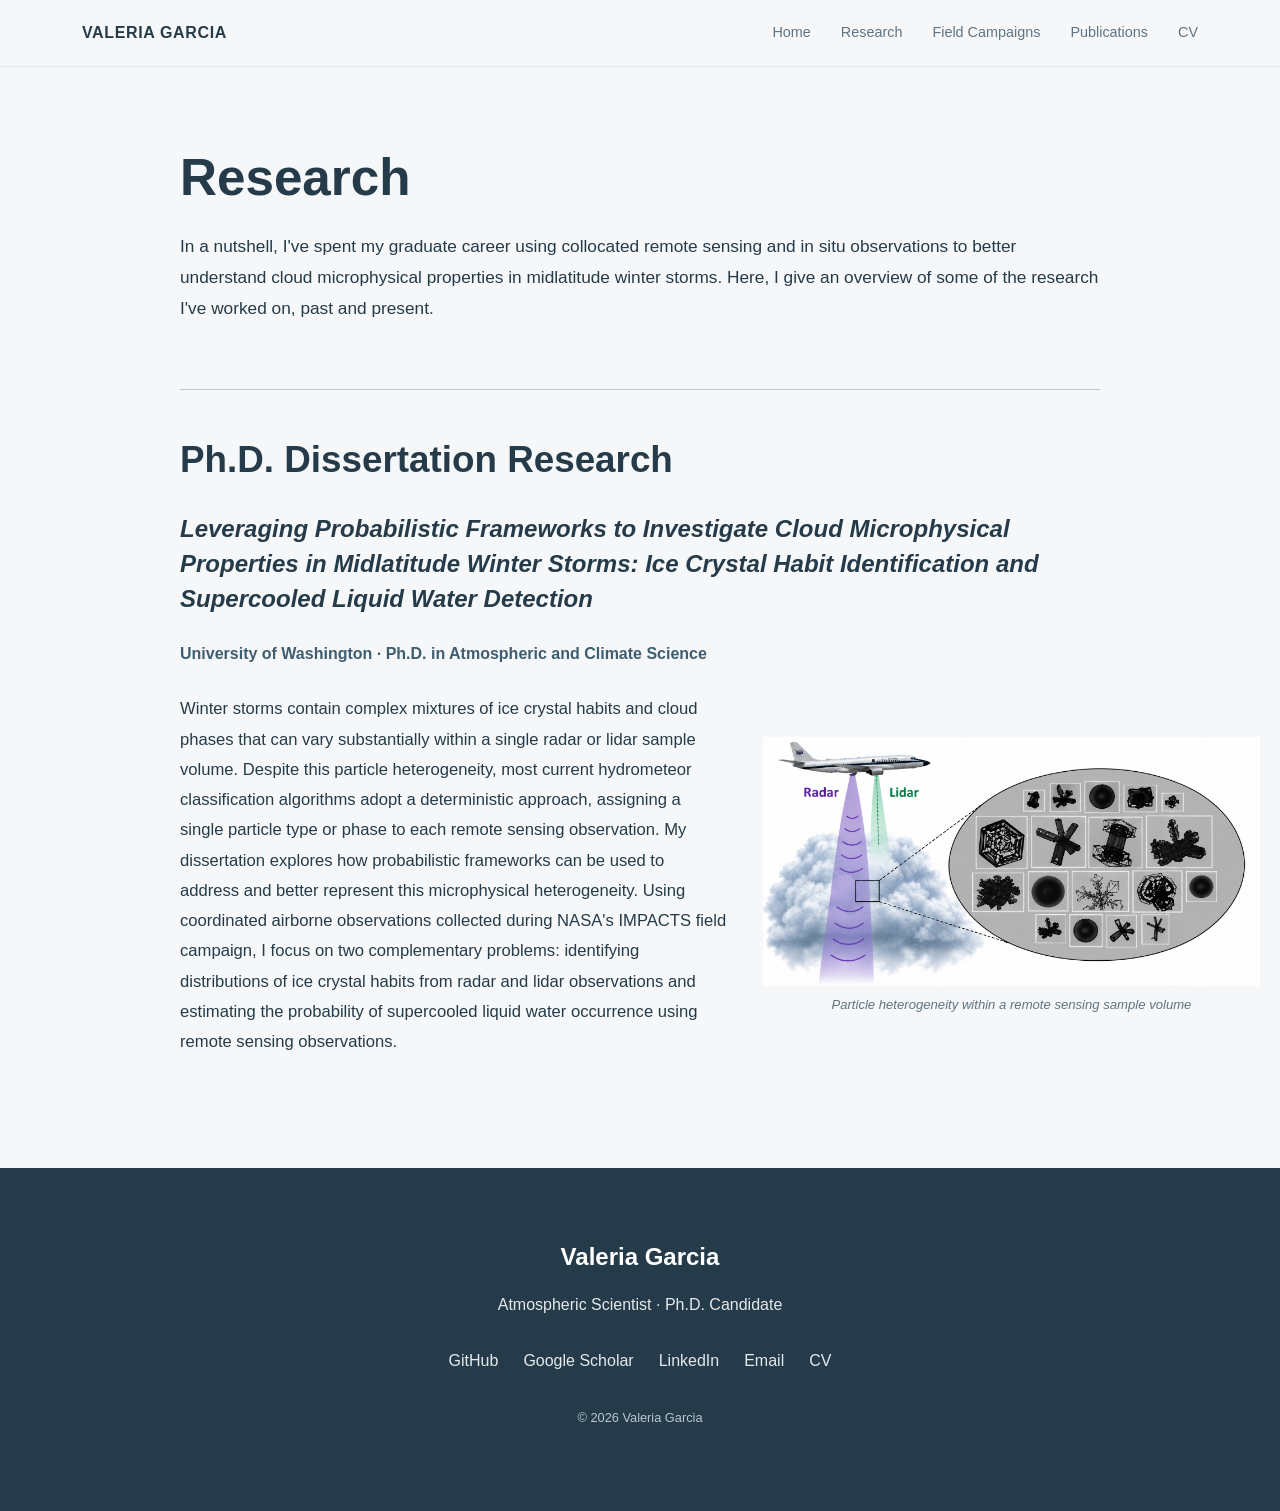
==== research.html @ d3e3e08b "updating intro paragraph" ====
<!DOCTYPE html>
<html lang="en">
<head>
    <meta charset="UTF-8">
    <meta name="viewport" content="width=device-width, initial-scale=1.0">

    <title>Research | Valeria Garcia</title>

    <meta
        name="description"
        content="Research by Valeria Garcia on cloud microphysics, remote sensing, and midlatitude winter storms."
    >

    <link rel="stylesheet" href="style.css">
</head>

<body>

    <!-- =====================================================
         Navigation
    ====================================================== -->

    <header class="site-header">
        <nav class="navbar">

            <a href="index.html" class="site-name">
                Valeria Garcia
            </a>

            <div class="nav-links">
                <a href="index.html">Home</a>
                <a href="research.html">Research</a>
                <a href="field-campaigns.html">Field Campaigns</a>
                <a href="publications.html">Publications</a>
                <a href="cv.html">CV</a>
            </div>

        </nav>
    </header>


    <main class="research-page">

        <!-- =================================================
             Research Introduction
        ================================================== -->

        <section class="research-intro">

            <h1>Research</h1>

            <p>
                In a nutshell, I've spent my graduate career using collocated remote
                sensing and in situ observations to better understand cloud
                microphysical properties in midlatitude winter storms. Here, I give an
                overview of some of the research I've worked on, past and present.
            </p>

        </section>


        <!-- =================================================
             Ph.D. Dissertation
        ================================================== -->

        <section class="research-section dissertation-section">

            <h2>Ph.D. Dissertation Research</h2>

            <h3 class="research-title">
                Leveraging Probabilistic Frameworks to Investigate Cloud
                Microphysical Properties in Midlatitude Winter Storms:
                Ice Crystal Habit Identification and Supercooled Liquid
                Water Detection
            </h3>

            <p class="research-affiliation">
                University of Washington · Ph.D. in Atmospheric and Climate Science
            </p>

            <div class="dissertation-overview">

        <div class="dissertation-overview-text">
            <p>
                Winter storms contain complex mixtures of ice crystal habits
                and cloud phases that can vary substantially within a single
                radar or lidar sample volume. Despite this particle
                heterogeneity, most current hydrometeor classification
                algorithms adopt a deterministic approach, assigning a
                single particle type or phase to each remote sensing
                observation. My dissertation explores how probabilistic
                frameworks can be used to address and better represent this
                microphysical heterogeneity. Using coordinated airborne
                observations collected during NASA's IMPACTS field campaign,
                I focus on two complementary problems: identifying
                distributions of ice crystal habits from radar and lidar
                observations and estimating the probability of supercooled
                liquid water occurrence using remote sensing observations.
            </p>
        </div>

        <figure class="heterogeneity-figure">

            <img
                src="assets/images/particle_heterogeneity.png"
                alt="Illustration of radar and lidar observing a heterogeneous mixture of cloud particles within a remote sensing sample volume"
            >

            <figcaption>
                Particle heterogeneity within a remote sensing sample volume
            </figcaption>

        </figure>

    </div>

        </section>

    </main>


    <!-- =====================================================
         Footer
    ====================================================== -->

    <footer class="site-footer">

        <h2>Valeria Garcia</h2>

        <p>
            Atmospheric Scientist · Ph.D. Candidate
        </p>

        <div class="footer-links">
            <a href="https://github.com/vgarcia3">GitHub</a>
            <a href="#">Google Scholar</a>
            <a href="#">LinkedIn</a>
            <a href="#">Email</a>
            <a href="cv.html">CV</a>
        </div>

        <p class="copyright">
            © 2026 Valeria Garcia
        </p>

    </footer>

</body>
</html>
---- style.css ----
/* ==========================================================
   Winter storm color palette
========================================================== */

:root {
    --snow: #f5f7f8;
    --white: #ffffff;

    --cloud-light: #e3e9ed;
    --cloud: #b8c7d1;

    --steel-blue: #6f899b;
    --storm-blue: #3f5d70;
    --deep-storm: #263b49;

    --text: #263b49;
    --text-light: #617482;

    --max-width: 1180px;
}


/* ==========================================================
   Global
========================================================== */

* {
    box-sizing: border-box;
}

html {
    scroll-behavior: smooth;
}

body {
    margin: 0;

    font-family:
        -apple-system,
        BlinkMacSystemFont,
        "Segoe UI",
        Helvetica,
        Arial,
        sans-serif;

    background: var(--snow);
    color: var(--text);

    line-height: 1.6;
}

a {
    color: inherit;
    text-decoration: none;
}


/* ==========================================================
   Navigation
========================================================== */

.site-header {
    background: rgba(245, 247, 248, 0.96);
    border-bottom: 1px solid var(--cloud-light);

    position: sticky;
    top: 0;
    z-index: 100;
}

.navbar {
    max-width: var(--max-width);

    margin: 0 auto;
    padding: 20px 32px;

    display: flex;
    justify-content: space-between;
    align-items: center;
}

.site-name {
    font-weight: 700;
    letter-spacing: 0.04em;
    text-transform: uppercase;
}

.nav-links {
    display: flex;
    gap: 30px;

    font-size: 0.9rem;
}

.nav-links a {
    color: var(--text-light);
}

.nav-links a:hover {
    color: var(--deep-storm);
}


/* ==========================================================
   Hero
========================================================== */

.hero {
    max-width: var(--max-width);

    margin: 0 auto;

    padding:
        90px
        32px
        40px;
}

.hero-profile {
    max-width: 1100px;

    margin: 0 auto;

    display: grid;

    grid-template-columns:
        420px
        minmax(0, 1fr);

    gap: 55px;

    align-items: center;
}


/* ==========================================================
   Portrait
========================================================== */

.portrait-wrapper {
    width: 100%;
}

.portrait {
    display: block;

    width: 100%;
    height: 300px;

    object-fit: cover;
    object-position: left center;

    border-radius: 5px;

    box-shadow:
        0 10px 28px
        rgba(38, 59, 73, 0.12);
}


/* ==========================================================
   Hero text
========================================================== */

.hero-text {
    text-align: left;
}

.hero h1 {
    margin: 0;

    font-size:
        clamp(2.8rem, 4.5vw, 4.6rem);

    line-height: 1;

    text-transform: uppercase;

    letter-spacing: 0.045em;

    color: var(--deep-storm);

    white-space: nowrap;

    text-align: center;
}

.hero h2 {
    margin-top: 22px;
    margin-bottom: 10px;

    font-size: 1.25rem;
    font-weight: 400;

    color: var(--storm-blue);

    text-align: center;
}

.hero h2 span,
.research-fields span {
    margin: 0 7px;

    color: var(--steel-blue);
}

.research-fields {
    margin: 0;

    text-transform: uppercase;

    letter-spacing: 0.12em;

    font-size: 0.78rem;

    color: var(--steel-blue);

    text-align: center;
}

.intro {
    max-width: 650px;

    margin:
        32px
        0
        0;

    font-size: 1.05rem;

    line-height: 1.8;

    color: var(--text-light);

    text-align: left;
}


/* ==========================================================
   Hero buttons
========================================================== */

.hero-buttons {
    margin-top: 28px;

    display: flex;
    flex-wrap: wrap;

    gap: 12px;
}

.button {
    padding: 11px 22px;

    border: 1px solid var(--storm-blue);

    border-radius: 3px;

    font-size: 0.9rem;

    transition:
        transform 0.2s,
        background 0.2s,
        border-color 0.2s,
        color 0.2s;
}

.button.primary {
    background: var(--storm-blue);
    color: white;
}

.button.secondary {
    background: transparent;
    color: var(--storm-blue);
}

.button:hover {
    transform: translateY(-2px);

    background: var(--deep-storm);
    border-color: var(--deep-storm);

    color: white;
}


/* ==========================================================
   C-130 hero photograph
========================================================== */

.hero-aircraft {
    margin:
        70px
        0
        0;
}

.hero-aircraft-photo {
    display: block;

    width: 100%;
    height: auto;

    border-radius: 5px;

    box-shadow:
        0 10px 30px
        rgba(38, 59, 73, 0.08);
}

.hero-aircraft figcaption {
    margin-top: 10px;

    text-align: right;

    font-size: 0.78rem;

    letter-spacing: 0.03em;

    color: var(--text-light);
}


/* ==========================================================
   About Me
========================================================== */

.about-section {
    background: var(--white);

    padding:
        60px
        32px
        85px;
}

.about-wrapper {
    max-width: 1100px;

    margin: 0 auto;
}

.about-layout {
    display: grid;

    grid-template-columns:
        340px
        minmax(0, 1fr);

    gap: 55px;

    align-items: start;
}


/* ==========================================================
   About photo
========================================================== */

.about-photo-wrapper {
    width: 100%;
}

.about-photo {
    display: block;

    width: 100%;
    height: 455px;

    object-fit: cover;
    object-position: center;

    border-radius: 5px;

    box-shadow:
        0 10px 28px
        rgba(38, 59, 73, 0.10);
}


/* ==========================================================
   About text
========================================================== */

.about-content {
    font-size: 1.04rem;

    line-height: 1.85;

    color: var(--text);
}

.about-content h2 {
    margin:
        -10px
        0
        42px;

    text-align: center;

    font-size: 2.5rem;
    font-weight: 500;

    line-height: 1.2;

    color: var(--deep-storm);
}

.about-content p {
    margin:
        0
        0
        24px;
}

.about-content p:last-child {
    margin-bottom: 0;
}

/* ==========================================================
   Photo captions
========================================================== */

.portrait-wrapper,
.about-photo-wrapper {
    margin: 0;
}

.portrait-wrapper figcaption,
.about-photo-wrapper figcaption {
    margin-top: 10px;

    text-align: right;

    font-size: 0.78rem;

    letter-spacing: 0.03em;

    color: var(--text-light);
}

/* ==========================================================
   Footer
========================================================== */

.site-footer {
    padding: 70px 32px;

    text-align: center;

    background: var(--deep-storm);

    color: var(--cloud-light);
}

.site-footer h2 {
    margin: 0;

    color: white;
}

.footer-links {
    margin: 30px 0;

    display: flex;
    justify-content: center;
    flex-wrap: wrap;

    gap: 25px;
}

.footer-links a:hover {
    color: white;
}

.copyright {
    margin-top: 35px;

    font-size: 0.8rem;

    color: var(--cloud);
}

/* =========================================================
   Research Page
========================================================= */

.research-page {
    max-width: 1080px;
    margin: 0 auto;
    padding: 85px 32px 110px;
}


/* ---------------------------------------------------------
   Research introduction
--------------------------------------------------------- */

.research-intro {
    max-width: 920px;
    margin: 0 auto;
}

.research-intro h1 {
    margin: 0 0 28px;
    font-size: clamp(2.7rem, 4vw, 4rem);
    line-height: 1;
    color: var(--deep-storm);
}

.research-intro p {
    margin: 0;
    font-size: 1.08rem;
    line-height: 1.8;
    color: var(--text);
}


/* ---------------------------------------------------------
   Dissertation section
--------------------------------------------------------- */

.research-section {
    max-width: 920px;
    margin: 65px auto 0;
    padding-top: 48px;
    border-top: 1px solid var(--cloud);
}

.research-section h2 {
    margin: 0 0 30px;
    font-size: 2.3rem;
    line-height: 1.2;
    color: var(--deep-storm);
}

.research-title {
    margin: 0 0 24px;
    font-size: 1.5rem;
    line-height: 1.45;
    font-style: italic;
    font-weight: 600;
    color: var(--deep-storm);
}

.research-affiliation {
    margin: 0 0 28px;
    font-size: 1rem;
    font-weight: 600;
    color: var(--storm-blue);
}

.research-section > p:not(.research-affiliation) {
    margin: 0;
    font-size: 1.04rem;
    line-height: 1.82;
    color: var(--text);
}


/* ---------------------------------------------------------
   Dissertation overview: text + figure
--------------------------------------------------------- */

.dissertation-overview {
    width: 1080px;
    max-width: calc(100vw - 64px);

    display: grid;
    grid-template-columns: 1.1fr 1fr;
    gap: 36px;
    align-items: center;

    margin-left: 0;
}

.dissertation-overview-text p {
    margin: 0;
    font-size: 1.04rem;
    line-height: 1.82;
    color: var(--text);
}

.heterogeneity-figure {
    margin: 0;
    width: 100%;
}

.heterogeneity-figure img {
    display: block;
    width: 100%;
    height: auto;
}

.heterogeneity-figure figcaption {
    margin-top: 10px;
    text-align: center;
    font-size: 0.82rem;
    font-style: italic;
    line-height: 1.4;
    color: var(--text-light);
}

/* ==========================================================
   Mobile
========================================================== */

@media (max-width: 800px) {

    .navbar {
        flex-direction: column;

        gap: 15px;
    }

    .nav-links {
        justify-content: center;
        flex-wrap: wrap;

        gap: 13px 20px;
    }


    /* Hero */

    .hero {
        padding:
            70px
            22px
            35px;
    }

    .hero-profile {
        grid-template-columns: 1fr;

        gap: 35px;
    }

    .portrait-wrapper {
        width: min(100%, 500px);

        margin: 0 auto;
    }

    .portrait {
        width: 100%;
        height: auto;

        object-fit: contain;
    }

    .hero-text {
        text-align: center;
    }

    .hero h1 {
        font-size:
            clamp(2.3rem, 10vw, 3rem);

        white-space: normal;

        text-align: center;
    }

    .hero h2 {
        text-align: center;
    }

    .research-fields {
        text-align: center;
    }

    .hero-buttons {
        justify-content: center;
    }

    .intro {
        margin-left: auto;
        margin-right: auto;

        text-align: center;
    }

    .hero-aircraft {
        margin-top: 55px;
    }

    .hero-aircraft figcaption {
        text-align: center;
    }


    /* About */

    .about-section {
        padding:
            50px
            22px
            70px;
    }

    .about-layout {
        grid-template-columns: 1fr;

        gap: 35px;
    }

    .about-photo-wrapper {
        width: min(100%, 380px);

        margin: 0 auto;
    }

    .about-photo {
        height: auto;
    }

    .about-content h2 {
        margin:
            0
            0
            30px;

        font-size: 2.2rem;
    }

    /* Research page */

    .research-page {
        padding: 60px 22px 80px;
    }

    .research-intro,
    .research-section {
        max-width: 100%;
    }

    .research-intro h1 {
        font-size: 2.6rem;
    }

    .research-section {
        margin-top: 50px;
        padding-top: 40px;
    }

    .research-section h2 {
        font-size: 2rem;
    }

    .research-title {
        font-size: 1.25rem;
    }

    .research-figure {
        max-width: 100%;
        margin-top: 35px;
    }

    .dissertation-overview {
        grid-template-columns: 1fr;
        gap: 30px;
    }

    .heterogeneity-figure {
        width: min(100%, 500px);
        margin: 0 auto;
    }

}
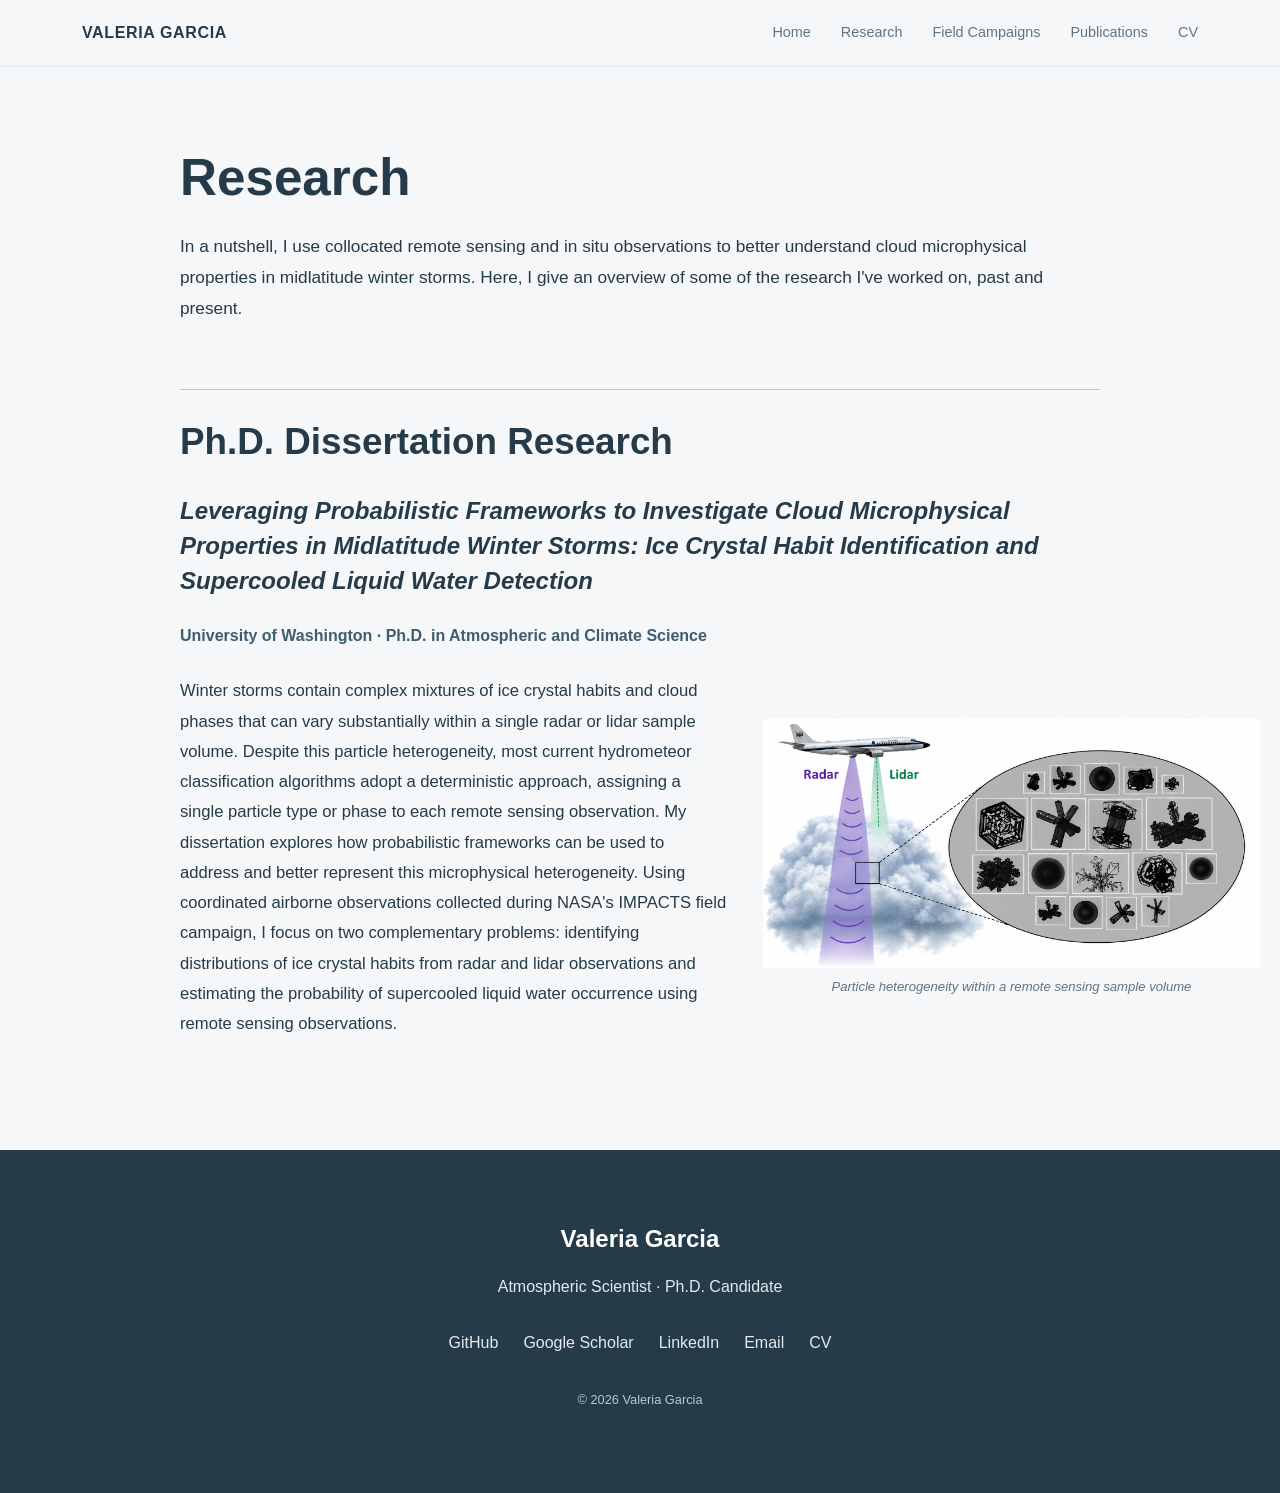
==== commit 435b06f2: "updating research page intro" ====
--- a/research.html
+++ b/research.html
@@ -50,10 +50,10 @@
             <h1>Research</h1>
 
             <p>
-                In a nutshell, I've spent my graduate career using collocated remote
-                sensing and in situ observations to better understand cloud
-                microphysical properties in midlatitude winter storms. Here, I give an
-                overview of some of the research I've worked on, past and present.
+                In a nutshell, I use collocated remote sensing and in situ observations
+                to better understand cloud microphysical properties in midlatitude winter
+                storms. Here, I give an overview of some of the research I've worked on,
+                past and present.
             </p>
 
         </section>
--- a/style.css
+++ b/style.css
@@ -524,7 +524,7 @@
 .research-section {
     max-width: 920px;
     margin: 65px auto 0;
-    padding-top: 48px;
+    padding-top: 30px;
     border-top: 1px solid var(--cloud);
 }
 
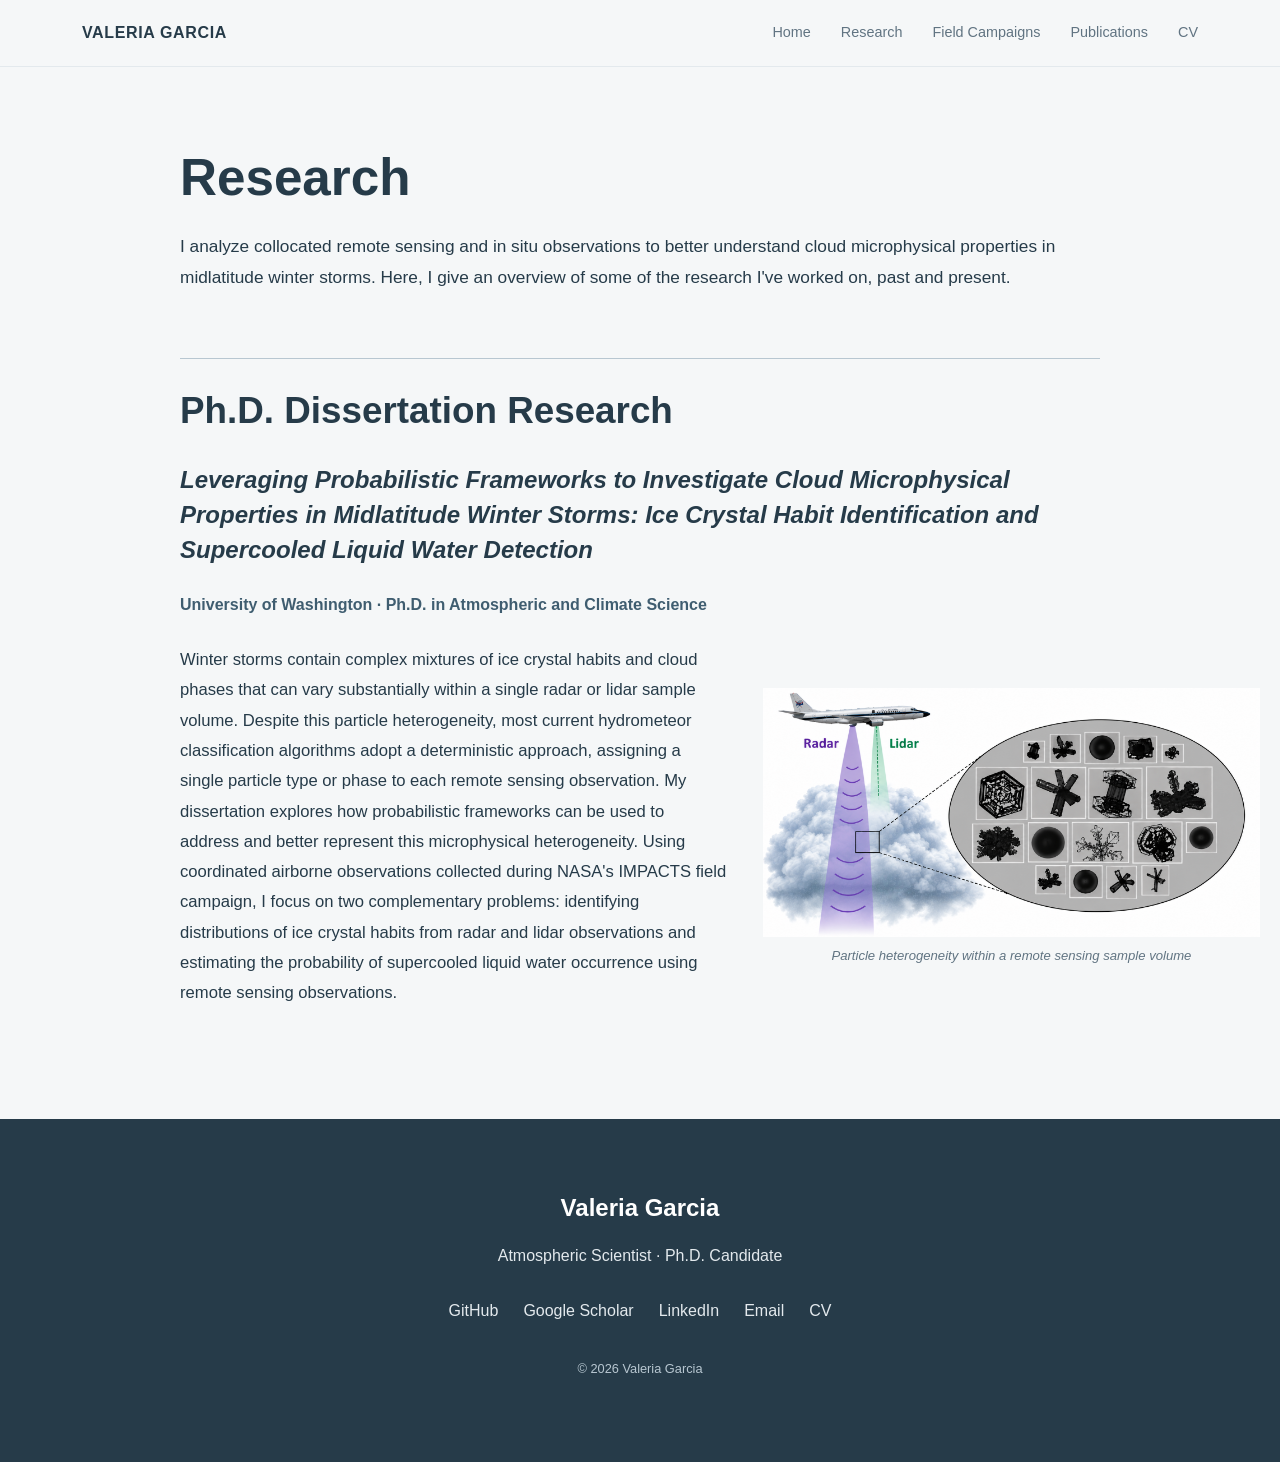
==== commit 30f9cfaa: "updating Research page into again, shortening it" ====
--- a/research.html
+++ b/research.html
@@ -50,7 +50,7 @@
             <h1>Research</h1>
 
             <p>
-                In a nutshell, I use collocated remote sensing and in situ observations
+                I analyze collocated remote sensing and in situ observations
                 to better understand cloud microphysical properties in midlatitude winter
                 storms. Here, I give an overview of some of the research I've worked on,
                 past and present.
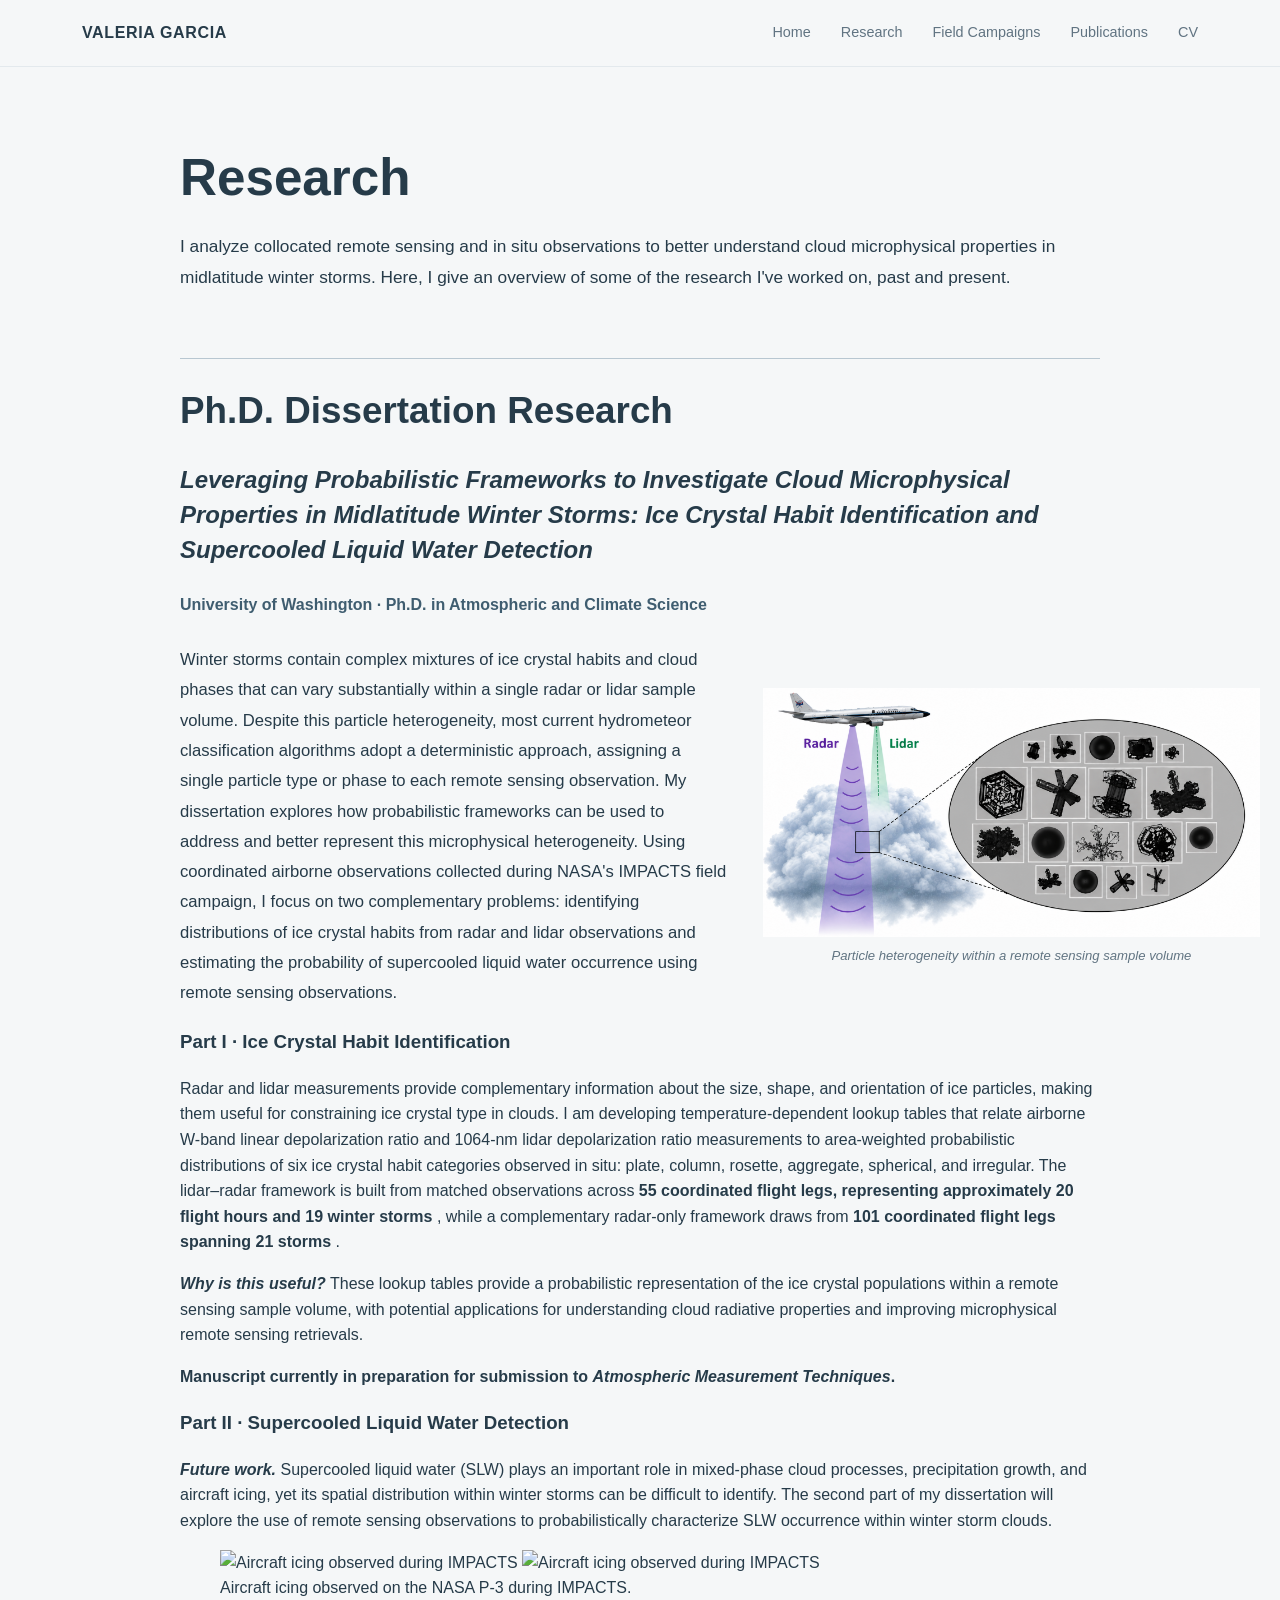
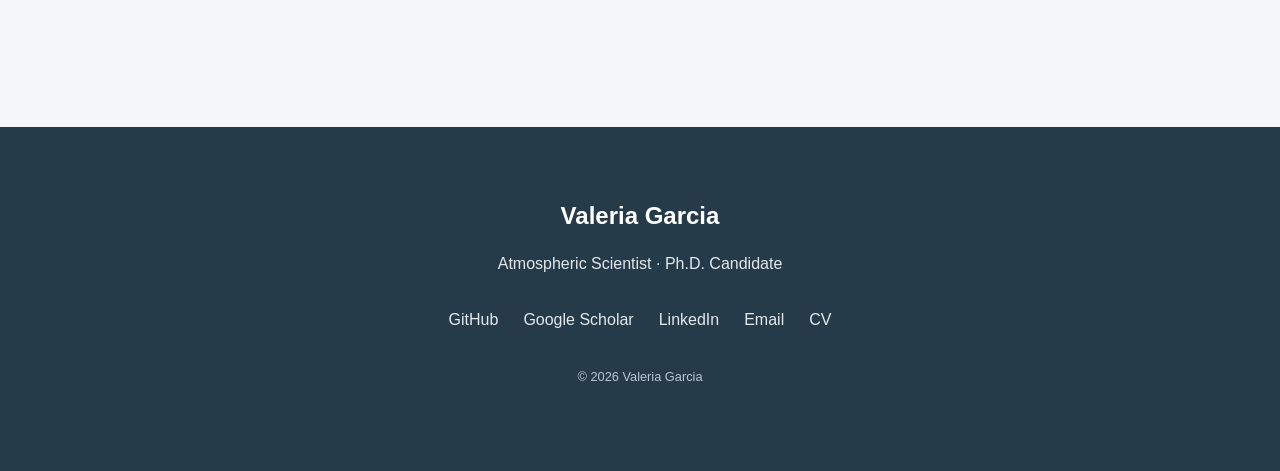
==== commit e37c0292: "updating research.html to include Part 1 and 2 dissertation" ====
--- a/research.html
+++ b/research.html
@@ -114,7 +114,109 @@
 
     </div>
 
+    <!-- =================================================
+         Part I · Ice Crystal Habit Identification
+    ================================================== -->
+
+    <div class="dissertation-part">
+
+        <h3 class="part-title">
+            Part I · Ice Crystal Habit Identification
+        </h3>
+
+        <p>
+            Radar and lidar measurements provide complementary information
+            about the size, shape, and orientation of ice particles, making
+            them useful for constraining ice crystal type in clouds. I am
+            developing temperature-dependent lookup tables that relate airborne
+            W-band linear depolarization ratio and 1064-nm lidar depolarization
+            ratio measurements to area-weighted probabilistic distributions of
+            six ice crystal habit categories observed in situ: plate, column,
+            rosette, aggregate, spherical, and irregular. The lidar–radar
+            framework is built from matched observations across
+            <strong>
+                55 coordinated flight legs, representing approximately
+                20 flight hours and 19 winter storms
+            </strong>,
+            while a complementary radar-only framework draws from
+            <strong>
+                101 coordinated flight legs spanning 21 storms
+            </strong>.
+        </p>
+
+        <p>
+            <em><strong>Why is this useful?</strong></em>
+            These lookup tables provide a probabilistic representation of the
+            ice crystal populations within a remote sensing sample volume,
+            with potential applications for understanding cloud radiative
+            properties and improving microphysical remote sensing retrievals.
+        </p>
+
+        <p class="manuscript-note">
+            <strong>
+                Manuscript currently in preparation for submission to
+                <em>Atmospheric Measurement Techniques</em>.
+            </strong>
+        </p>
+
+    </div>
+
+
+    <!-- =================================================
+         Part II · Supercooled Liquid Water Detection
+    ================================================== -->
+
+    <div class="dissertation-part">
+
+        <h3 class="part-title">
+            Part II · Supercooled Liquid Water Detection
+        </h3>
+
+        <div class="slw-overview">
+
+            <div class="slw-text">
+
+                <p>
+                    <em><strong>Future work.</strong></em>
+                    Supercooled liquid water (SLW) plays an important role in
+                    mixed-phase cloud processes, precipitation growth, and
+                    aircraft icing, yet its spatial distribution within winter
+                    storms can be difficult to identify. The second part of my
+                    dissertation will explore the use of remote sensing
+                    observations to probabilistically characterize SLW
+                    occurrence within winter storm clouds.
+                </p>
+
+            </div>
+
+            <figure class="slw-figure">
+
+                <div class="slw-images">
+
+                    <img
+                        src="assets/images/IMPACTS_icing_1.jpg"
+                        alt="Aircraft icing observed during IMPACTS"
+                    >
+
+                    <img
+                        src="assets/images/IMPACTS_icing_2.jpg"
+                        alt="Aircraft icing observed during IMPACTS"
+                    >
+
+                </div>
+
+                <figcaption>
+                    Aircraft icing observed on the NASA P-3 during IMPACTS.
+                </figcaption>
+
+            </figure>
+
+        </div>
+
+    </div>
+
         </section>
+    
 
     </main>
 
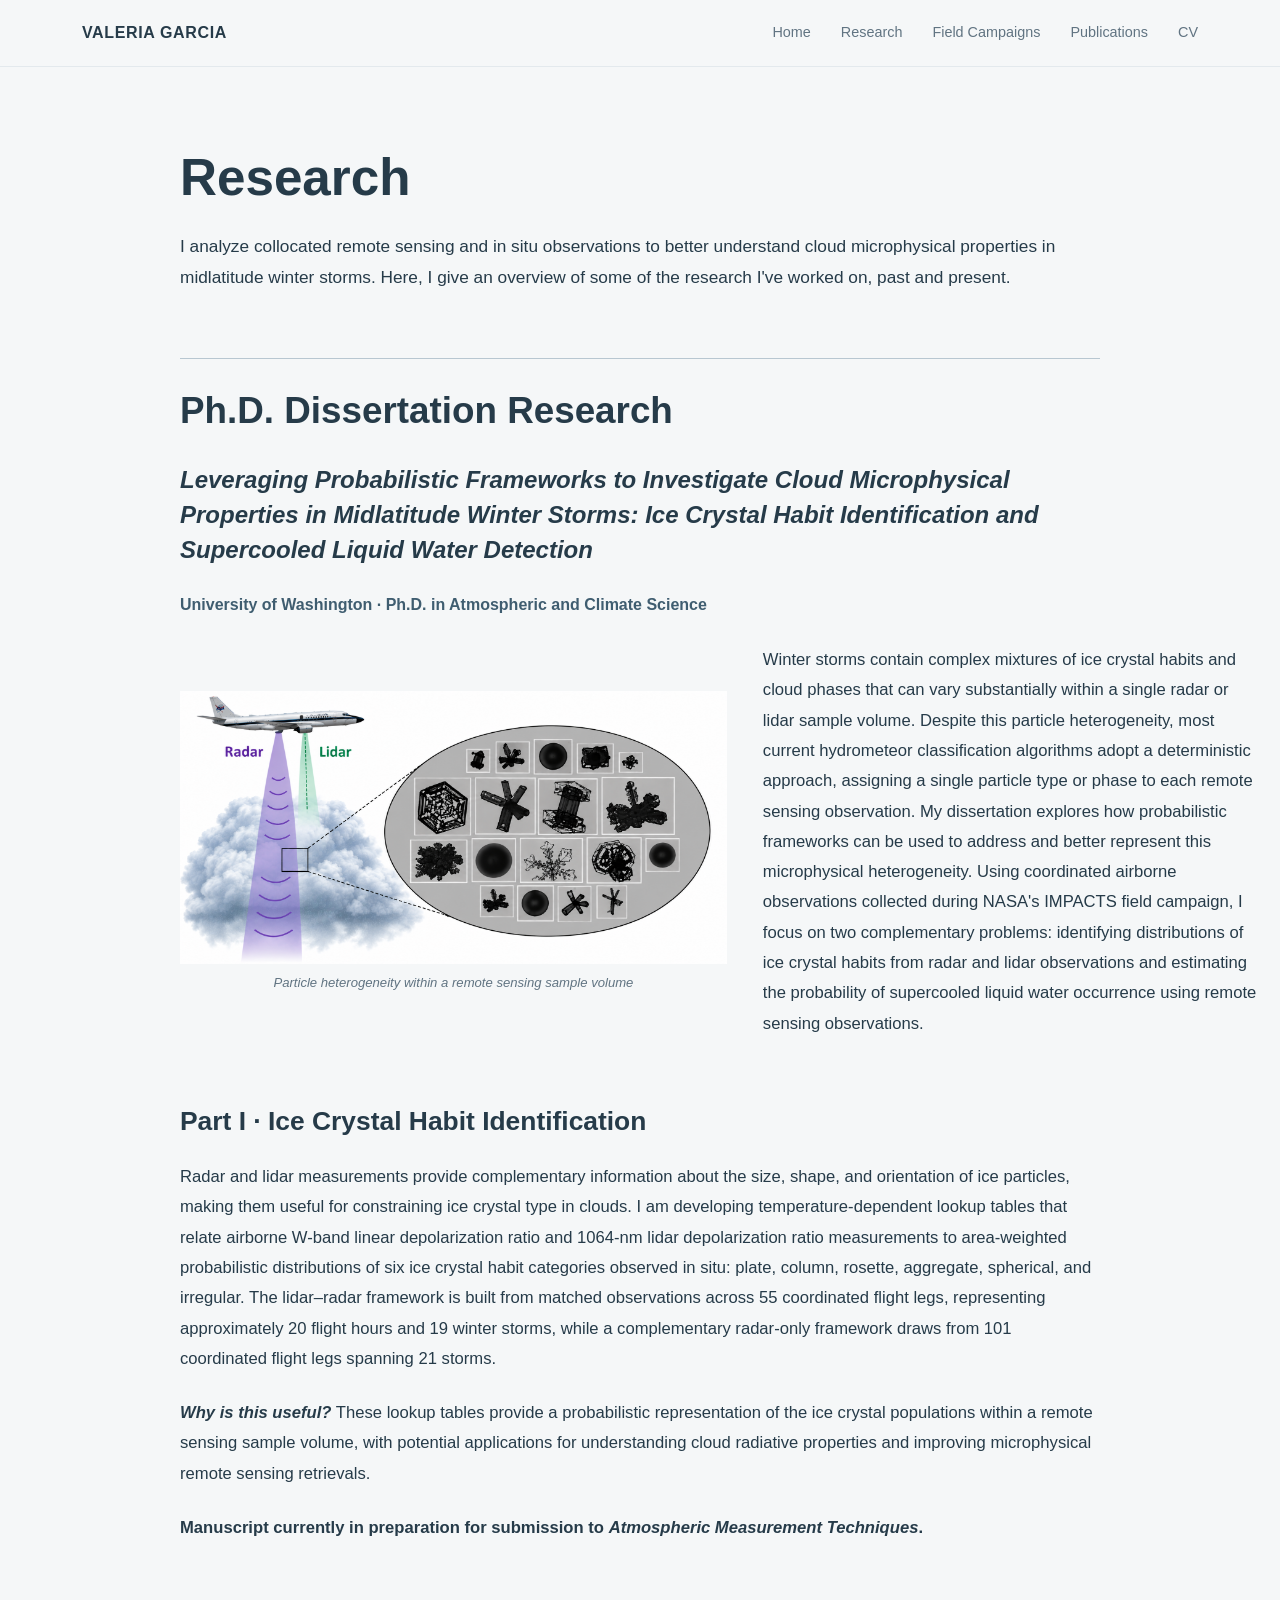
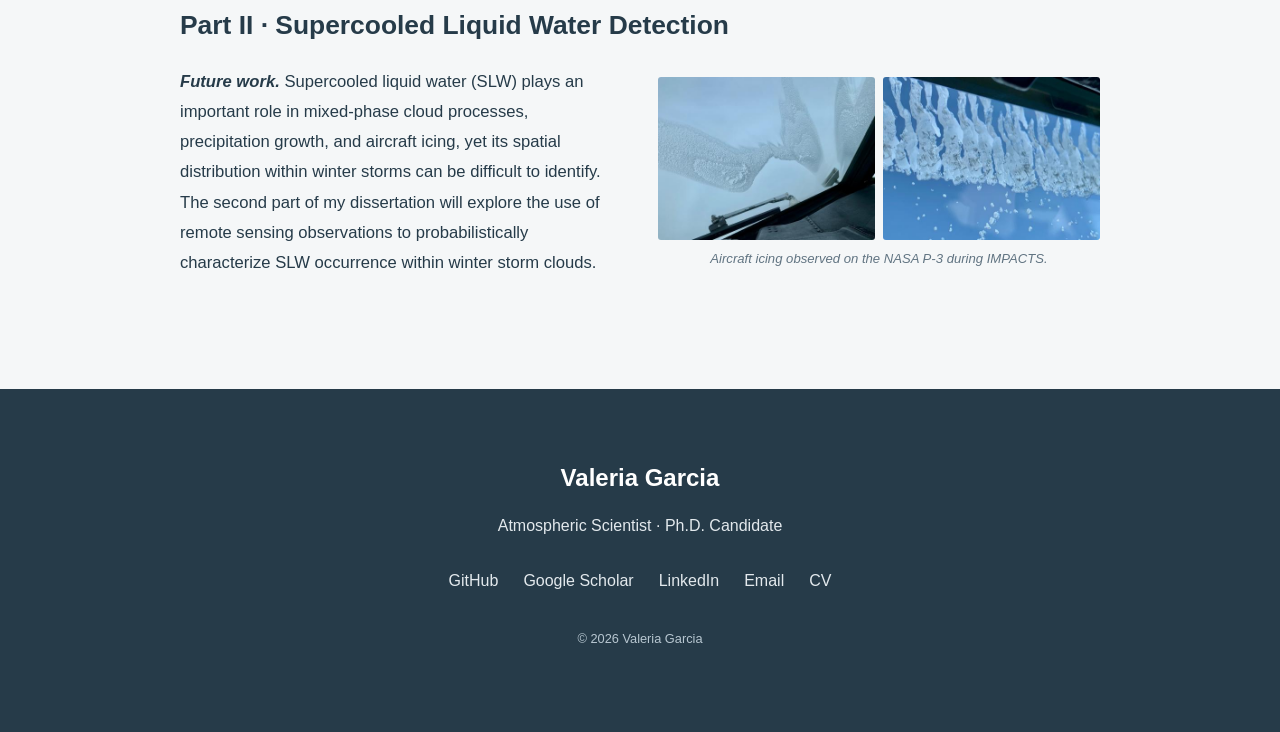
==== commit 99e64d8f: "updating research.html formatting" ====
--- a/research.html
+++ b/research.html
@@ -51,9 +51,9 @@
 
             <p>
                 I analyze collocated remote sensing and in situ observations
-                to better understand cloud microphysical properties in midlatitude winter
-                storms. Here, I give an overview of some of the research I've worked on,
-                past and present.
+                to better understand cloud microphysical properties in
+                midlatitude winter storms. Here, I give an overview of some
+                of the research I've worked on, past and present.
             </p>
 
         </section>
@@ -78,145 +78,154 @@
                 University of Washington · Ph.D. in Atmospheric and Climate Science
             </p>
 
+
+            <!-- =============================================
+                 Dissertation Overview
+            ============================================== -->
+
             <div class="dissertation-overview">
 
-        <div class="dissertation-overview-text">
-            <p>
-                Winter storms contain complex mixtures of ice crystal habits
-                and cloud phases that can vary substantially within a single
-                radar or lidar sample volume. Despite this particle
-                heterogeneity, most current hydrometeor classification
-                algorithms adopt a deterministic approach, assigning a
-                single particle type or phase to each remote sensing
-                observation. My dissertation explores how probabilistic
-                frameworks can be used to address and better represent this
-                microphysical heterogeneity. Using coordinated airborne
-                observations collected during NASA's IMPACTS field campaign,
-                I focus on two complementary problems: identifying
-                distributions of ice crystal habits from radar and lidar
-                observations and estimating the probability of supercooled
-                liquid water occurrence using remote sensing observations.
-            </p>
-        </div>
-
-        <figure class="heterogeneity-figure">
-
-            <img
-                src="assets/images/particle_heterogeneity.png"
-                alt="Illustration of radar and lidar observing a heterogeneous mixture of cloud particles within a remote sensing sample volume"
-            >
-
-            <figcaption>
-                Particle heterogeneity within a remote sensing sample volume
-            </figcaption>
-
-        </figure>
-
-    </div>
-
-    <!-- =================================================
-         Part I · Ice Crystal Habit Identification
-    ================================================== -->
-
-    <div class="dissertation-part">
-
-        <h3 class="part-title">
-            Part I · Ice Crystal Habit Identification
-        </h3>
-
-        <p>
-            Radar and lidar measurements provide complementary information
-            about the size, shape, and orientation of ice particles, making
-            them useful for constraining ice crystal type in clouds. I am
-            developing temperature-dependent lookup tables that relate airborne
-            W-band linear depolarization ratio and 1064-nm lidar depolarization
-            ratio measurements to area-weighted probabilistic distributions of
-            six ice crystal habit categories observed in situ: plate, column,
-            rosette, aggregate, spherical, and irregular. The lidar–radar
-            framework is built from matched observations across
-            <strong>
-                55 coordinated flight legs, representing approximately
-                20 flight hours and 19 winter storms
-            </strong>,
-            while a complementary radar-only framework draws from
-            <strong>
-                101 coordinated flight legs spanning 21 storms
-            </strong>.
-        </p>
-
-        <p>
-            <em><strong>Why is this useful?</strong></em>
-            These lookup tables provide a probabilistic representation of the
-            ice crystal populations within a remote sensing sample volume,
-            with potential applications for understanding cloud radiative
-            properties and improving microphysical remote sensing retrievals.
-        </p>
-
-        <p class="manuscript-note">
-            <strong>
-                Manuscript currently in preparation for submission to
-                <em>Atmospheric Measurement Techniques</em>.
-            </strong>
-        </p>
-
-    </div>
-
-
-    <!-- =================================================
-         Part II · Supercooled Liquid Water Detection
-    ================================================== -->
-
-    <div class="dissertation-part">
-
-        <h3 class="part-title">
-            Part II · Supercooled Liquid Water Detection
-        </h3>
-
-        <div class="slw-overview">
-
-            <div class="slw-text">
+                <figure class="heterogeneity-figure">
+
+                    <img
+                        src="assets/images/particle_heterogeneity.png"
+                        alt="Illustration of radar and lidar observing a heterogeneous mixture of cloud particles within a remote sensing sample volume"
+                    >
+
+                    <figcaption>
+                        Particle heterogeneity within a remote sensing sample volume
+                    </figcaption>
+
+                </figure>
+
+
+                <div class="dissertation-overview-text">
+
+                    <p>
+                        Winter storms contain complex mixtures of ice crystal
+                        habits and cloud phases that can vary substantially
+                        within a single radar or lidar sample volume. Despite
+                        this particle heterogeneity, most current hydrometeor
+                        classification algorithms adopt a deterministic
+                        approach, assigning a single particle type or phase to
+                        each remote sensing observation. My dissertation
+                        explores how probabilistic frameworks can be used to
+                        address and better represent this microphysical
+                        heterogeneity. Using coordinated airborne observations
+                        collected during NASA's IMPACTS field campaign, I focus
+                        on two complementary problems: identifying distributions
+                        of ice crystal habits from radar and lidar observations
+                        and estimating the probability of supercooled liquid
+                        water occurrence using remote sensing observations.
+                    </p>
+
+                </div>
+
+            </div>
+
+
+            <!-- =============================================
+                 Part I · Ice Crystal Habit Identification
+            ============================================== -->
+
+            <div class="dissertation-part">
+
+                <h3 class="part-title">
+                    Part I · Ice Crystal Habit Identification
+                </h3>
 
                 <p>
-                    <em><strong>Future work.</strong></em>
-                    Supercooled liquid water (SLW) plays an important role in
-                    mixed-phase cloud processes, precipitation growth, and
-                    aircraft icing, yet its spatial distribution within winter
-                    storms can be difficult to identify. The second part of my
-                    dissertation will explore the use of remote sensing
-                    observations to probabilistically characterize SLW
-                    occurrence within winter storm clouds.
+                    Radar and lidar measurements provide complementary
+                    information about the size, shape, and orientation of ice
+                    particles, making them useful for constraining ice crystal
+                    type in clouds. I am developing temperature-dependent
+                    lookup tables that relate airborne W-band linear
+                    depolarization ratio and 1064-nm lidar depolarization
+                    ratio measurements to area-weighted probabilistic
+                    distributions of six ice crystal habit categories observed
+                    in situ: plate, column, rosette, aggregate, spherical, and
+                    irregular. The lidar–radar framework is built from matched
+                    observations across 55 coordinated flight legs,
+                    representing approximately 20 flight hours and 19 winter
+                    storms, while a complementary radar-only framework draws
+                    from 101 coordinated flight legs spanning 21 storms.
                 </p>
 
-            </div>
-
-            <figure class="slw-figure">
-
-                <div class="slw-images">
-
-                    <img
-                        src="assets/images/IMPACTS_icing_1.jpg"
-                        alt="Aircraft icing observed during IMPACTS"
-                    >
-
-                    <img
-                        src="assets/images/IMPACTS_icing_2.jpg"
-                        alt="Aircraft icing observed during IMPACTS"
-                    >
+                <p>
+                    <em><strong>Why is this useful?</strong></em>
+                    These lookup tables provide a probabilistic representation
+                    of the ice crystal populations within a remote sensing
+                    sample volume, with potential applications for
+                    understanding cloud radiative properties and improving
+                    microphysical remote sensing retrievals.
+                </p>
+
+                <p class="manuscript-note">
+                    <strong>
+                        Manuscript currently in preparation for submission to
+                        <em>Atmospheric Measurement Techniques</em>.
+                    </strong>
+                </p>
+
+            </div>
+
+
+            <!-- =============================================
+                 Part II · Supercooled Liquid Water Detection
+            ============================================== -->
+
+            <div class="dissertation-part">
+
+                <h3 class="part-title">
+                    Part II · Supercooled Liquid Water Detection
+                </h3>
+
+                <div class="slw-overview">
+
+                    <div class="slw-text">
+
+                        <p>
+                            <em><strong>Future work.</strong></em>
+                            Supercooled liquid water (SLW) plays an important
+                            role in mixed-phase cloud processes, precipitation
+                            growth, and aircraft icing, yet its spatial
+                            distribution within winter storms can be difficult
+                            to identify. The second part of my dissertation
+                            will explore the use of remote sensing observations
+                            to probabilistically characterize SLW occurrence
+                            within winter storm clouds.
+                        </p>
+
+                    </div>
+
+
+                    <figure class="slw-figure">
+
+                        <div class="slw-images">
+
+                            <img
+                                src="assets/images/IMPACTS_icing_1.jpg"
+                                alt="Aircraft icing observed during IMPACTS"
+                            >
+
+                            <img
+                                src="assets/images/IMPACTS_icing_2.jpg"
+                                alt="Aircraft icing observed during IMPACTS"
+                            >
+
+                        </div>
+
+                        <figcaption>
+                            Aircraft icing observed on the NASA P-3 during IMPACTS.
+                        </figcaption>
+
+                    </figure>
 
                 </div>
 
-                <figcaption>
-                    Aircraft icing observed on the NASA P-3 during IMPACTS.
-                </figcaption>
-
-            </figure>
-
-        </div>
-
-    </div>
+            </div>
 
         </section>
-    
 
     </main>
 
--- a/style.css
+++ b/style.css
@@ -602,6 +602,84 @@
     color: var(--text-light);
 }
 
+/* ---------------------------------------------------------
+   Dissertation Parts
+--------------------------------------------------------- */
+
+.dissertation-part {
+    margin-top: 65px;
+}
+
+.part-title {
+    margin: 0 0 24px;
+    font-size: 1.65rem;
+    line-height: 1.3;
+    font-weight: 600;
+    color: var(--deep-storm);
+}
+
+.dissertation-part > p {
+    margin: 0 0 24px;
+    font-size: 1.04rem;
+    line-height: 1.82;
+    color: var(--text);
+}
+
+.dissertation-part > p:last-child {
+    margin-bottom: 0;
+}
+
+.manuscript-note {
+    margin-top: 30px;
+}
+
+
+/* ---------------------------------------------------------
+   Part II: Supercooled Liquid Water
+--------------------------------------------------------- */
+
+.slw-overview {
+    display: grid;
+    grid-template-columns: 1fr 1fr;
+    gap: 36px;
+    align-items: center;
+}
+
+.slw-text p {
+    margin: 0;
+    font-size: 1.04rem;
+    line-height: 1.82;
+    color: var(--text);
+}
+
+.slw-figure {
+    margin: 0;
+    width: 100%;
+}
+
+.slw-images {
+    display: grid;
+    grid-template-columns: 1fr 1fr;
+    gap: 8px;
+}
+
+.slw-images img {
+    display: block;
+    width: 100%;
+    aspect-ratio: 4 / 3;
+    object-fit: cover;
+    border-radius: 3px;
+}
+
+.slw-figure figcaption {
+    margin-top: 10px;
+    text-align: center;
+    font-size: 0.82rem;
+    font-style: italic;
+    line-height: 1.4;
+    color: var(--text-light);
+}
+
 /* ==========================================================
    Mobile
 ========================================================== */
@@ -768,4 +846,27 @@
         margin: 0 auto;
     }
 
+    /* Dissertation parts */
+
+    .dissertation-part {
+        margin-top: 50px;
+    }
+
+    .part-title {
+        font-size: 1.4rem;
+    }
+
+
+    /* Part II */
+
+    .slw-overview {
+        grid-template-columns: 1fr;
+        gap: 25px;
+    }
+
+    .slw-figure {
+        width: min(100%, 550px);
+        margin: 0 auto;
+    }
+
 }
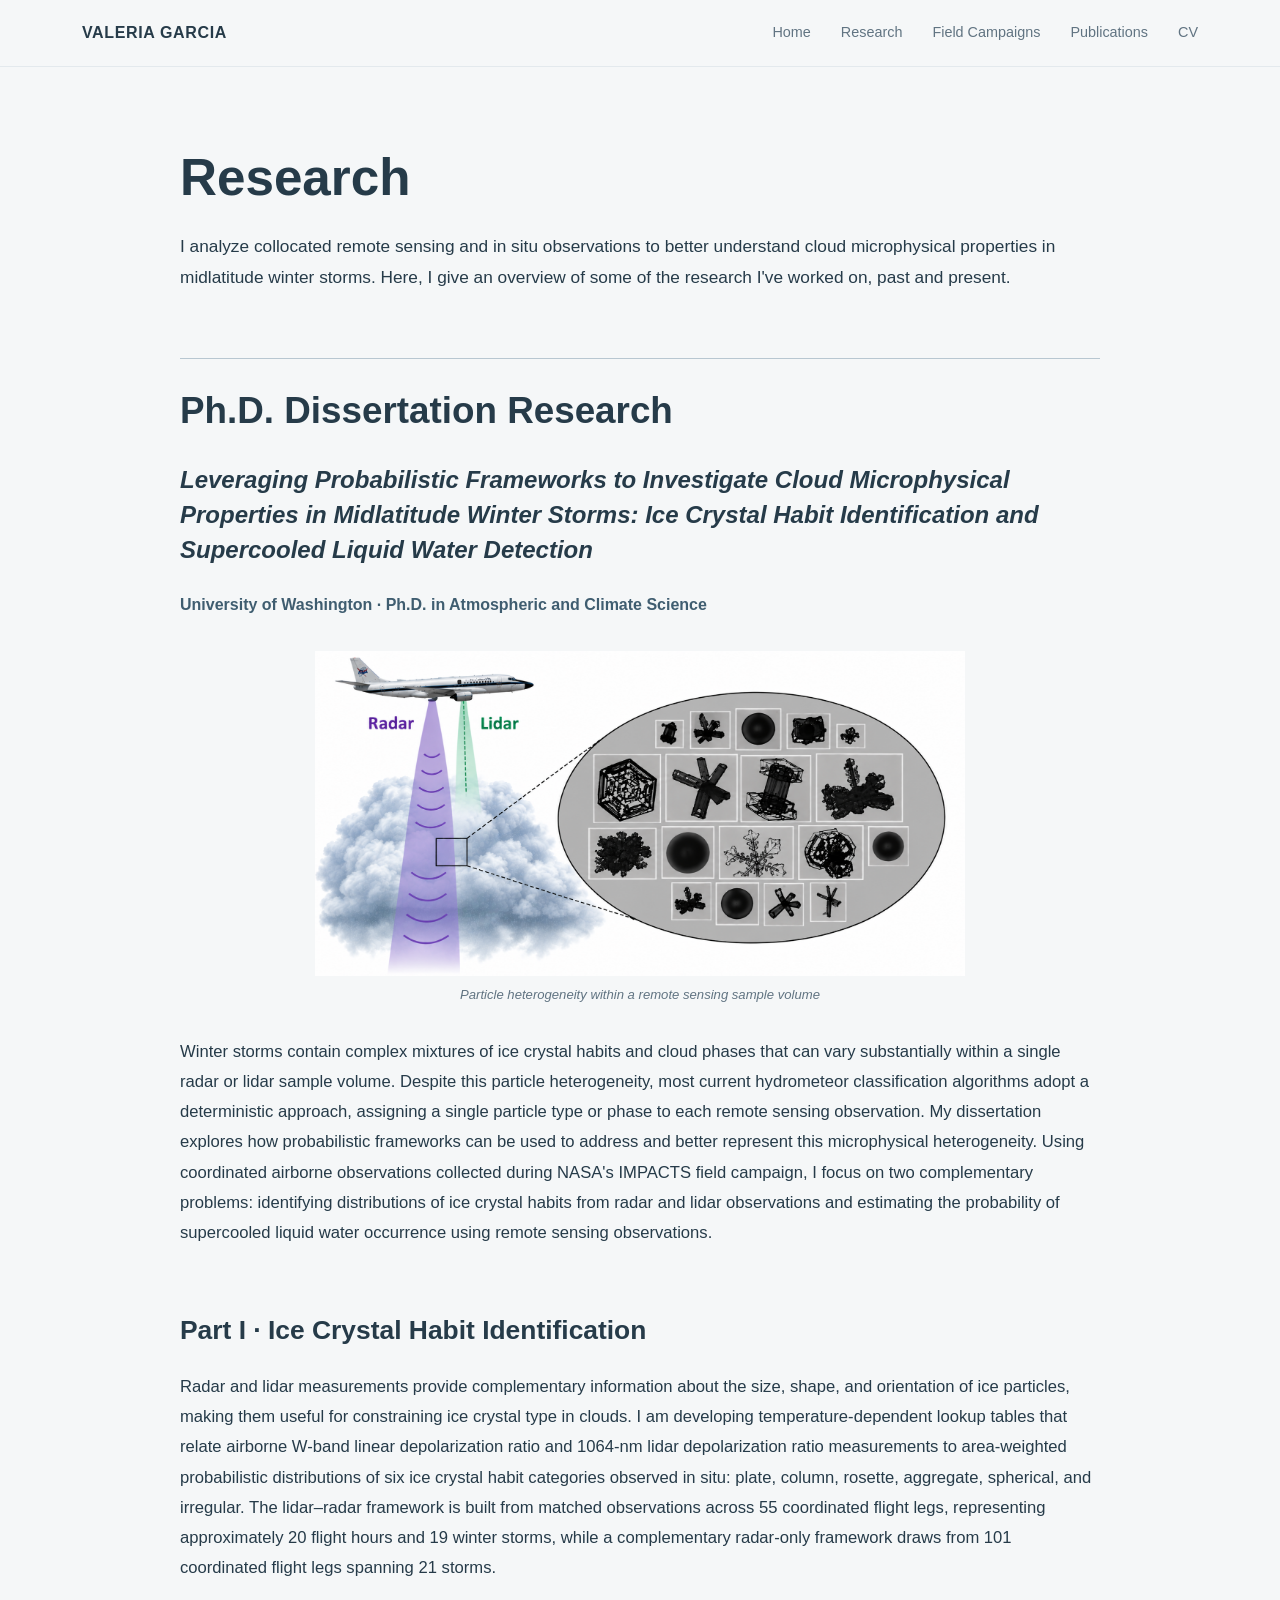
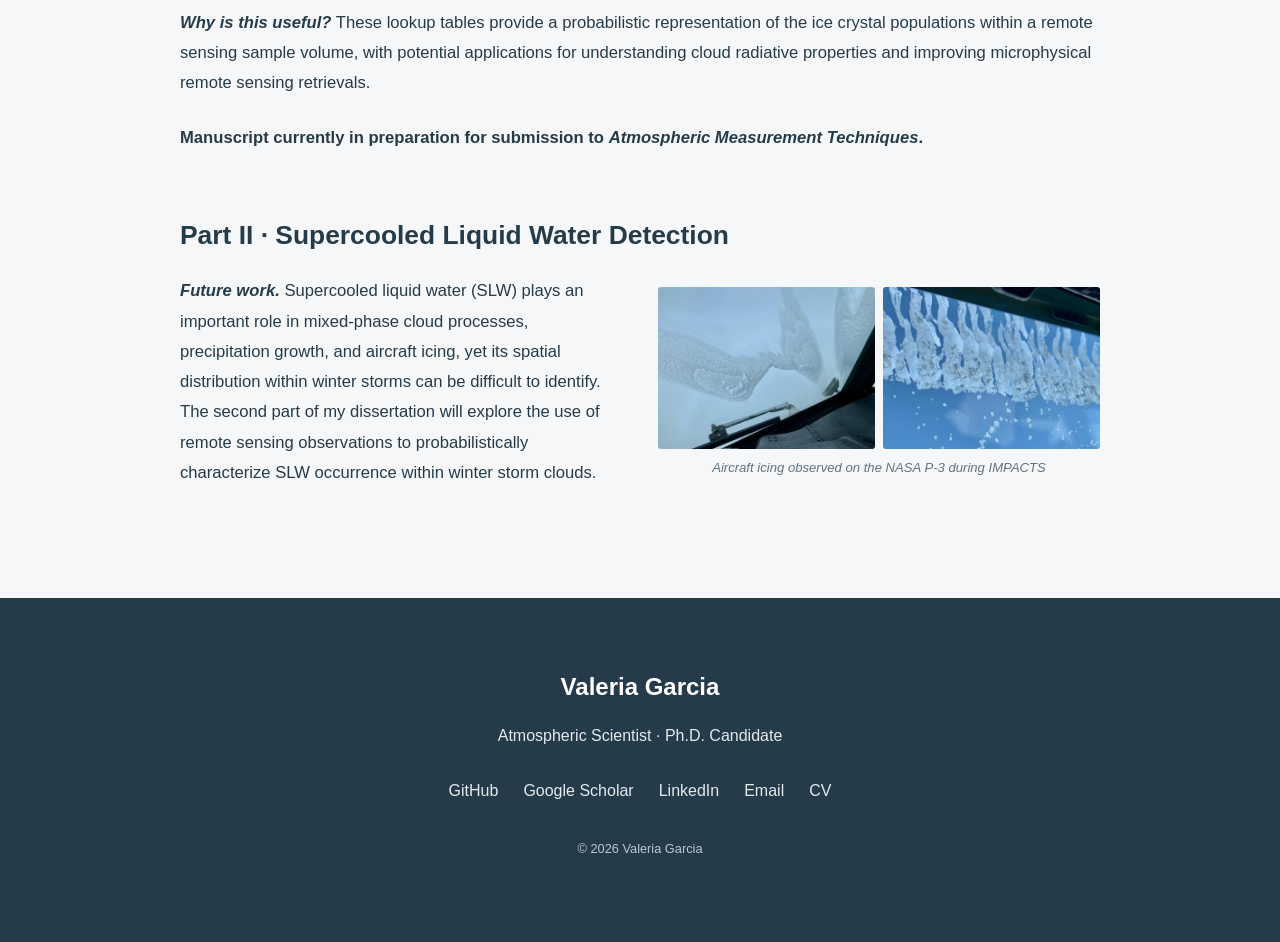
==== commit 884e1236: "removing period from caption" ====
--- a/research.html
+++ b/research.html
@@ -216,7 +216,7 @@
                         </div>
 
                         <figcaption>
-                            Aircraft icing observed on the NASA P-3 during IMPACTS.
+                            Aircraft icing observed on the NASA P-3 during IMPACTS
                         </figcaption>
 
                     </figure>
--- a/style.css
+++ b/style.css
@@ -418,6 +418,7 @@
     margin-bottom: 0;
 }
 
+
 /* ==========================================================
    Photo captions
 ========================================================== */
@@ -440,6 +441,7 @@
     color: var(--text-light);
 }
 
+
 /* ==========================================================
    Footer
 ========================================================== */
@@ -481,6 +483,7 @@
 
     color: var(--cloud);
 }
+
 
 /* =========================================================
    Research Page
@@ -504,15 +507,19 @@
 
 .research-intro h1 {
     margin: 0 0 28px;
+
     font-size: clamp(2.7rem, 4vw, 4rem);
     line-height: 1;
+
     color: var(--deep-storm);
 }
 
 .research-intro p {
     margin: 0;
+
     font-size: 1.08rem;
     line-height: 1.8;
+
     color: var(--text);
 }
 
@@ -523,84 +530,93 @@
 
 .research-section {
     max-width: 920px;
+
     margin: 65px auto 0;
     padding-top: 30px;
+
     border-top: 1px solid var(--cloud);
 }
 
 .research-section h2 {
     margin: 0 0 30px;
+
     font-size: 2.3rem;
     line-height: 1.2;
+
     color: var(--deep-storm);
 }
 
 .research-title {
     margin: 0 0 24px;
+
     font-size: 1.5rem;
     line-height: 1.45;
+
     font-style: italic;
     font-weight: 600;
+
     color: var(--deep-storm);
 }
 
 .research-affiliation {
     margin: 0 0 28px;
+
     font-size: 1rem;
     font-weight: 600;
+
     color: var(--storm-blue);
 }
 
-.research-section > p:not(.research-affiliation) {
-    margin: 0;
-    font-size: 1.04rem;
-    line-height: 1.82;
-    color: var(--text);
-}
-
 
 /* ---------------------------------------------------------
-   Dissertation overview: text + figure
+   Dissertation overview
 --------------------------------------------------------- */
 
 .dissertation-overview {
-    width: 1080px;
-    max-width: calc(100vw - 64px);
-
-    display: grid;
-    grid-template-columns: 1.1fr 1fr;
-    gap: 36px;
-    align-items: center;
-
-    margin-left: 0;
-}
-
-.dissertation-overview-text p {
-    margin: 0;
-    font-size: 1.04rem;
-    line-height: 1.82;
-    color: var(--text);
+    margin-top: 34px;
 }
 
 .heterogeneity-figure {
-    margin: 0;
-    width: 100%;
+    width: min(100%, 650px);
+
+    margin:
+        0
+        auto
+        32px;
 }
 
 .heterogeneity-figure img {
     display: block;
+
     width: 100%;
     height: auto;
 }
 
 .heterogeneity-figure figcaption {
     margin-top: 10px;
+
     text-align: center;
+
     font-size: 0.82rem;
     font-style: italic;
     line-height: 1.4;
+
     color: var(--text-light);
 }
+
+.dissertation-overview-text {
+    max-width: 100%;
+}
+
+.dissertation-overview-text p {
+    margin: 0;
+
+    font-size: 1.04rem;
+    line-height: 1.82;
+
+    color: var(--text);
+}
+
 
 /* ---------------------------------------------------------
    Dissertation Parts
@@ -612,16 +628,20 @@
 
 .part-title {
     margin: 0 0 24px;
+
     font-size: 1.65rem;
     line-height: 1.3;
     font-weight: 600;
+
     color: var(--deep-storm);
 }
 
 .dissertation-part > p {
     margin: 0 0 24px;
+
     font-size: 1.04rem;
     line-height: 1.82;
+
     color: var(--text);
 }
 
@@ -640,45 +660,65 @@
 
 .slw-overview {
     display: grid;
-    grid-template-columns: 1fr 1fr;
+
+    grid-template-columns:
+        1fr
+        1fr;
+
     gap: 36px;
+
     align-items: center;
 }
 
 .slw-text p {
     margin: 0;
+
     font-size: 1.04rem;
     line-height: 1.82;
+
     color: var(--text);
 }
 
 .slw-figure {
     margin: 0;
+
     width: 100%;
 }
 
 .slw-images {
     display: grid;
-    grid-template-columns: 1fr 1fr;
+
+    grid-template-columns:
+        1fr
+        1fr;
+
     gap: 8px;
 }
 
 .slw-images img {
     display: block;
+
     width: 100%;
+
     aspect-ratio: 4 / 3;
+
     object-fit: cover;
+
     border-radius: 3px;
 }
 
 .slw-figure figcaption {
     margin-top: 10px;
+
     text-align: center;
+
     font-size: 0.82rem;
     font-style: italic;
     line-height: 1.4;
+
     color: var(--text-light);
 }
+
 
 /* ==========================================================
    Mobile
@@ -803,10 +843,14 @@
         font-size: 2.2rem;
     }
 
+
     /* Research page */
 
     .research-page {
-        padding: 60px 22px 80px;
+        padding:
+            60px
+            22px
+            80px;
     }
 
     .research-intro,
@@ -831,20 +875,22 @@
         font-size: 1.25rem;
     }
 
-    .research-figure {
-        max-width: 100%;
-        margin-top: 35px;
-    }
+
+    /* Dissertation overview */
 
     .dissertation-overview {
-        grid-template-columns: 1fr;
-        gap: 30px;
+        margin-top: 28px;
     }
 
     .heterogeneity-figure {
         width: min(100%, 500px);
-        margin: 0 auto;
-    }
+
+        margin:
+            0
+            auto
+            28px;
+    }
+
 
     /* Dissertation parts */
 
@@ -861,11 +907,13 @@
 
     .slw-overview {
         grid-template-columns: 1fr;
+
         gap: 25px;
     }
 
     .slw-figure {
         width: min(100%, 550px);
+
         margin: 0 auto;
     }
 
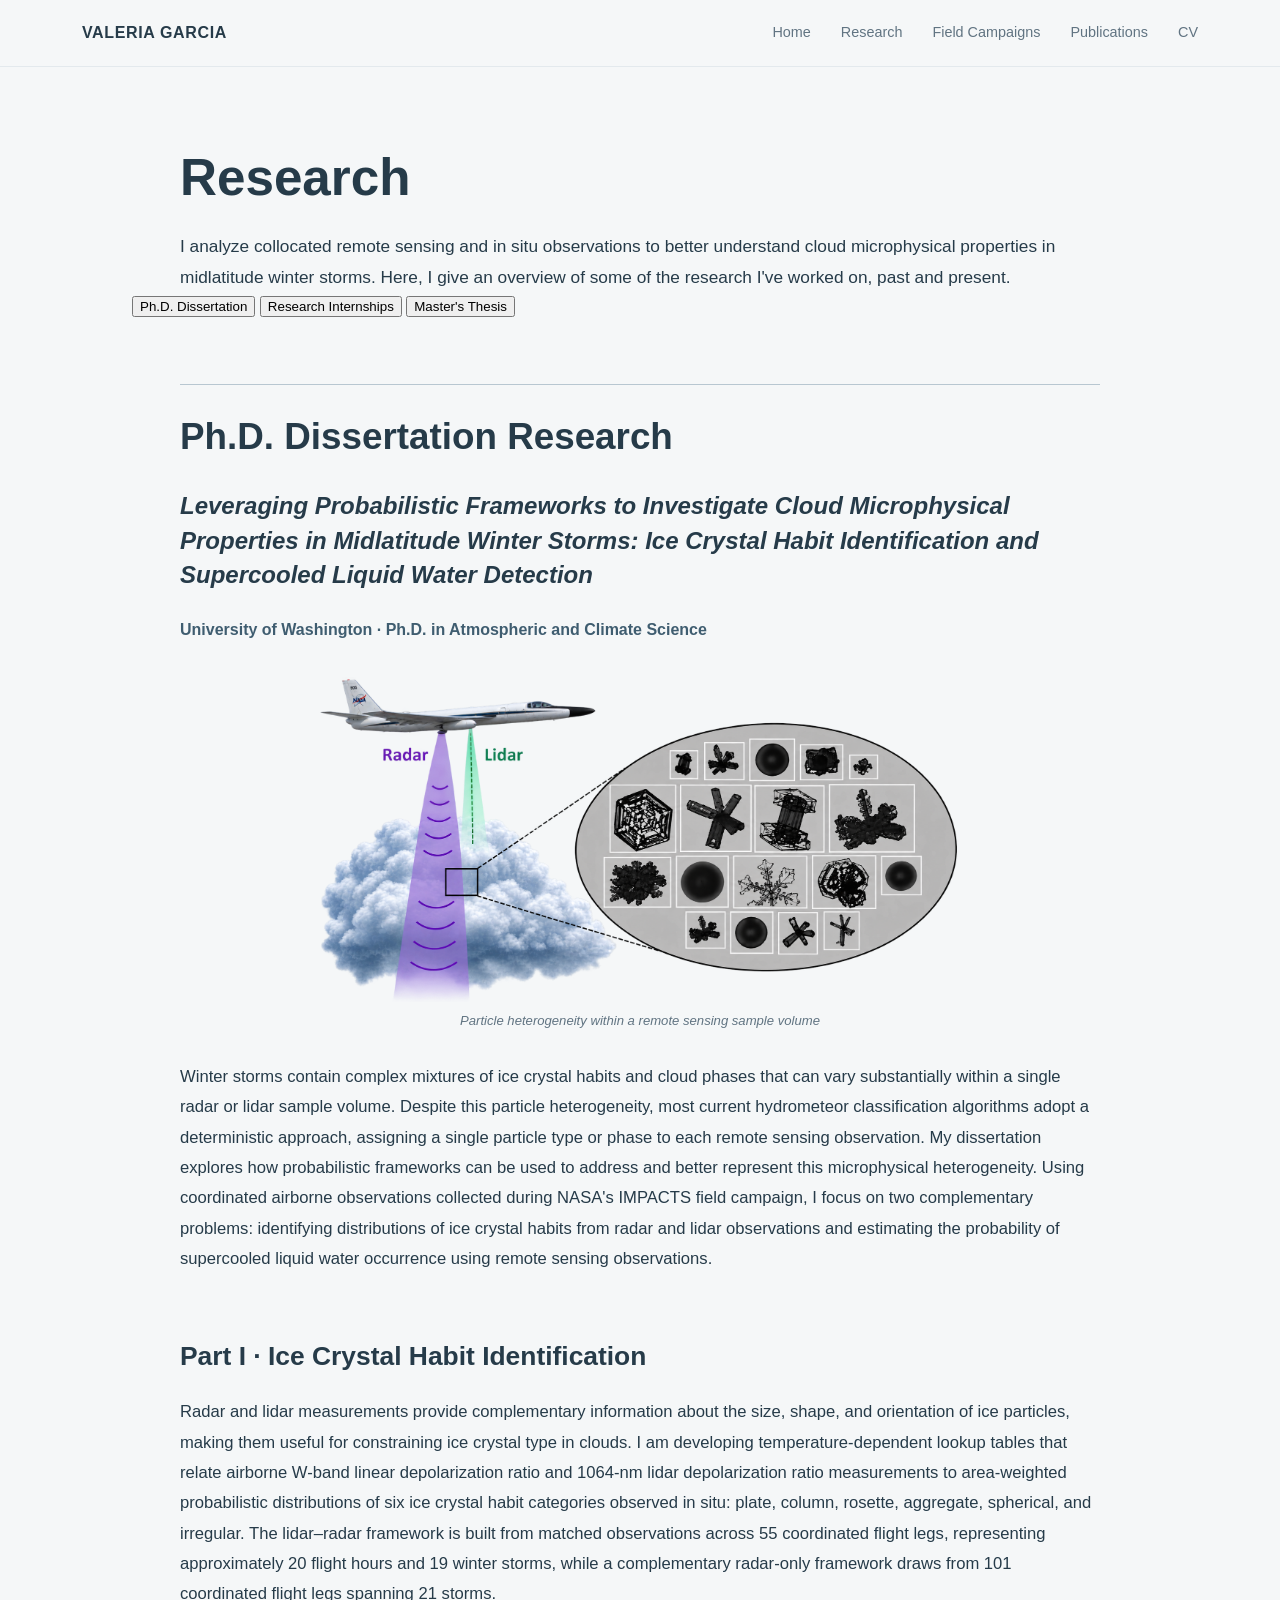
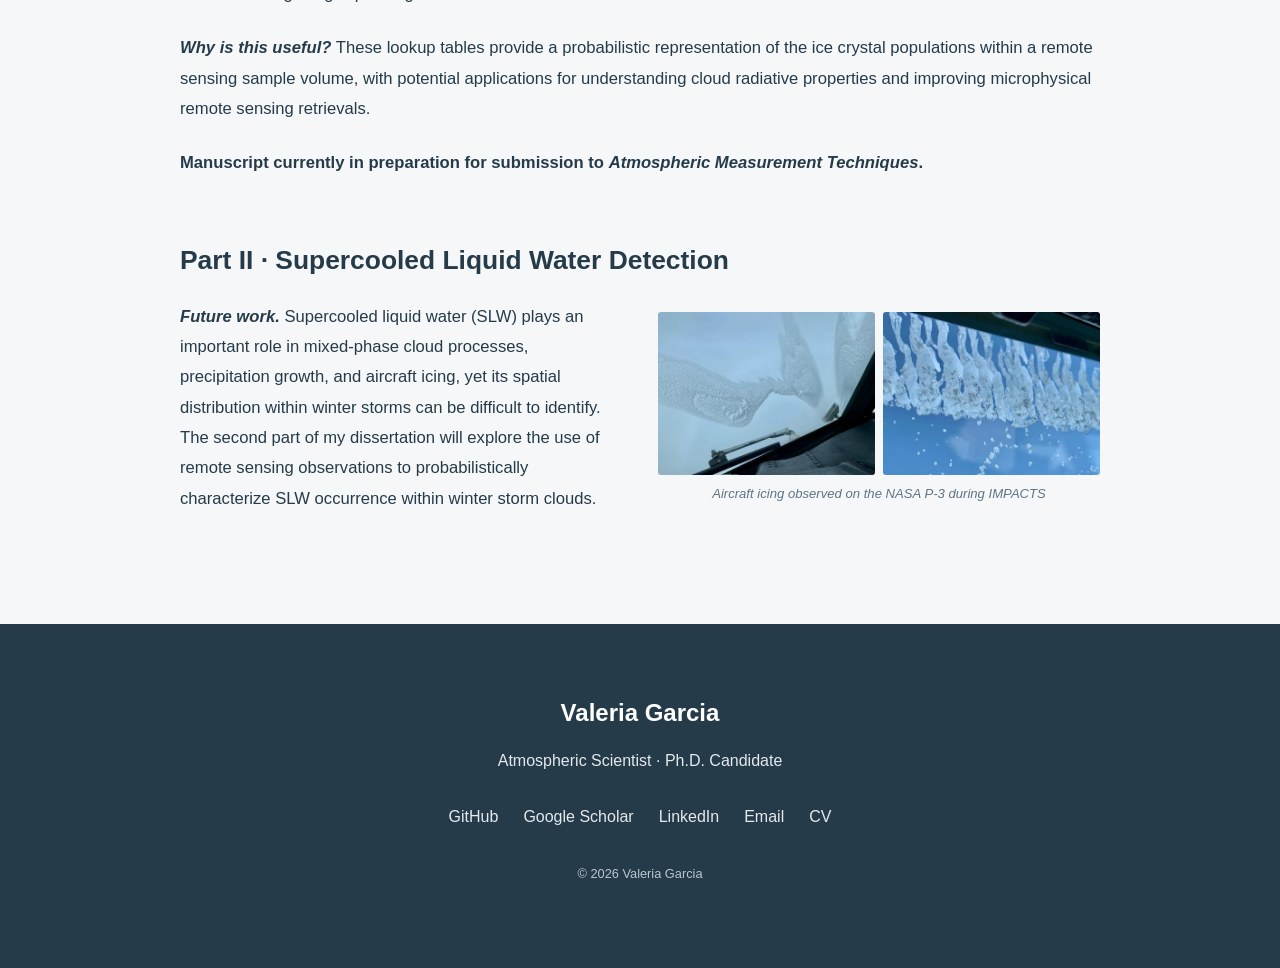
==== commit 8c299a05: "research.html including tabs" ====
--- a/research.html
+++ b/research.html
@@ -60,172 +60,279 @@
 
 
         <!-- =================================================
-             Ph.D. Dissertation
+             Research Tabs
         ================================================== -->
 
-        <section class="research-section dissertation-section">
-
-            <h2>Ph.D. Dissertation Research</h2>
-
-            <h3 class="research-title">
-                Leveraging Probabilistic Frameworks to Investigate Cloud
-                Microphysical Properties in Midlatitude Winter Storms:
-                Ice Crystal Habit Identification and Supercooled Liquid
-                Water Detection
-            </h3>
-
-            <p class="research-affiliation">
-                University of Washington · Ph.D. in Atmospheric and Climate Science
-            </p>
-
-
-            <!-- =============================================
-                 Dissertation Overview
-            ============================================== -->
-
-            <div class="dissertation-overview">
-
-                <figure class="heterogeneity-figure">
-
-                    <img
-                        src="assets/images/particle_heterogeneity.png"
-                        alt="Illustration of radar and lidar observing a heterogeneous mixture of cloud particles within a remote sensing sample volume"
-                    >
-
-                    <figcaption>
-                        Particle heterogeneity within a remote sensing sample volume
-                    </figcaption>
-
-                </figure>
-
-
-                <div class="dissertation-overview-text">
+        <div class="research-tabs" role="tablist" aria-label="Research sections">
+
+            <button
+                class="research-tab active"
+                id="phd-tab"
+                data-tab="phd"
+                role="tab"
+                aria-selected="true"
+                aria-controls="phd"
+            >
+                Ph.D. Dissertation
+            </button>
+
+            <button
+                class="research-tab"
+                id="internships-tab"
+                data-tab="internships"
+                role="tab"
+                aria-selected="false"
+                aria-controls="internships"
+            >
+                Research Internships
+            </button>
+
+            <button
+                class="research-tab"
+                id="masters-tab"
+                data-tab="masters"
+                role="tab"
+                aria-selected="false"
+                aria-controls="masters"
+            >
+                Master's Thesis
+            </button>
+
+        </div>
+
+
+        <!-- =================================================
+             Ph.D. Dissertation Tab
+        ================================================== -->
+
+        <div
+            class="research-tab-panel active"
+            id="phd"
+            role="tabpanel"
+            aria-labelledby="phd-tab"
+        >
+
+            <section class="research-section dissertation-section">
+
+                <h2>Ph.D. Dissertation Research</h2>
+
+                <h3 class="research-title">
+                    Leveraging Probabilistic Frameworks to Investigate Cloud
+                    Microphysical Properties in Midlatitude Winter Storms:
+                    Ice Crystal Habit Identification and Supercooled Liquid
+                    Water Detection
+                </h3>
+
+                <p class="research-affiliation">
+                    University of Washington · Ph.D. in Atmospheric and Climate Science
+                </p>
+
+
+                <!-- =========================================
+                     Dissertation Overview
+                ========================================== -->
+
+                <div class="dissertation-overview">
+
+                    <figure class="heterogeneity-figure">
+
+                        <img
+                            src="assets/images/particle_heterogeneity.png"
+                            alt="Illustration of radar and lidar observing a heterogeneous mixture of cloud particles within a remote sensing sample volume"
+                        >
+
+                        <figcaption>
+                            Particle heterogeneity within a remote sensing sample volume
+                        </figcaption>
+
+                    </figure>
+
+
+                    <div class="dissertation-overview-text">
+
+                        <p>
+                            Winter storms contain complex mixtures of ice
+                            crystal habits and cloud phases that can vary
+                            substantially within a single radar or lidar sample
+                            volume. Despite this particle heterogeneity, most
+                            current hydrometeor classification algorithms adopt
+                            a deterministic approach, assigning a single
+                            particle type or phase to each remote sensing
+                            observation. My dissertation explores how
+                            probabilistic frameworks can be used to address and
+                            better represent this microphysical heterogeneity.
+                            Using coordinated airborne observations collected
+                            during NASA's IMPACTS field campaign, I focus on two
+                            complementary problems: identifying distributions
+                            of ice crystal habits from radar and lidar
+                            observations and estimating the probability of
+                            supercooled liquid water occurrence using remote
+                            sensing observations.
+                        </p>
+
+                    </div>
+
+                </div>
+
+
+                <!-- =========================================
+                     Part I · Ice Crystal Habit Identification
+                ========================================== -->
+
+                <div class="dissertation-part">
+
+                    <h3 class="part-title">
+                        Part I · Ice Crystal Habit Identification
+                    </h3>
 
                     <p>
-                        Winter storms contain complex mixtures of ice crystal
-                        habits and cloud phases that can vary substantially
-                        within a single radar or lidar sample volume. Despite
-                        this particle heterogeneity, most current hydrometeor
-                        classification algorithms adopt a deterministic
-                        approach, assigning a single particle type or phase to
-                        each remote sensing observation. My dissertation
-                        explores how probabilistic frameworks can be used to
-                        address and better represent this microphysical
-                        heterogeneity. Using coordinated airborne observations
-                        collected during NASA's IMPACTS field campaign, I focus
-                        on two complementary problems: identifying distributions
-                        of ice crystal habits from radar and lidar observations
-                        and estimating the probability of supercooled liquid
-                        water occurrence using remote sensing observations.
+                        Radar and lidar measurements provide complementary
+                        information about the size, shape, and orientation of
+                        ice particles, making them useful for constraining ice
+                        crystal type in clouds. I am developing
+                        temperature-dependent lookup tables that relate
+                        airborne W-band linear depolarization ratio and
+                        1064-nm lidar depolarization ratio measurements to
+                        area-weighted probabilistic distributions of six ice
+                        crystal habit categories observed in situ: plate,
+                        column, rosette, aggregate, spherical, and irregular.
+                        The lidar–radar framework is built from matched
+                        observations across 55 coordinated flight legs,
+                        representing approximately 20 flight hours and 19
+                        winter storms, while a complementary radar-only
+                        framework draws from 101 coordinated flight legs
+                        spanning 21 storms.
                     </p>
 
+                    <p>
+                        <em><strong>Why is this useful?</strong></em>
+                        These lookup tables provide a probabilistic
+                        representation of the ice crystal populations within
+                        a remote sensing sample volume, with potential
+                        applications for understanding cloud radiative
+                        properties and improving microphysical remote sensing
+                        retrievals.
+                    </p>
+
+                    <p class="manuscript-note">
+                        <strong>
+                            Manuscript currently in preparation for submission
+                            to <em>Atmospheric Measurement Techniques</em>.
+                        </strong>
+                    </p>
+
                 </div>
 
-            </div>
-
-
-            <!-- =============================================
-                 Part I · Ice Crystal Habit Identification
-            ============================================== -->
-
-            <div class="dissertation-part">
-
-                <h3 class="part-title">
-                    Part I · Ice Crystal Habit Identification
-                </h3>
-
-                <p>
-                    Radar and lidar measurements provide complementary
-                    information about the size, shape, and orientation of ice
-                    particles, making them useful for constraining ice crystal
-                    type in clouds. I am developing temperature-dependent
-                    lookup tables that relate airborne W-band linear
-                    depolarization ratio and 1064-nm lidar depolarization
-                    ratio measurements to area-weighted probabilistic
-                    distributions of six ice crystal habit categories observed
-                    in situ: plate, column, rosette, aggregate, spherical, and
-                    irregular. The lidar–radar framework is built from matched
-                    observations across 55 coordinated flight legs,
-                    representing approximately 20 flight hours and 19 winter
-                    storms, while a complementary radar-only framework draws
-                    from 101 coordinated flight legs spanning 21 storms.
+
+                <!-- =========================================
+                     Part II · Supercooled Liquid Water Detection
+                ========================================== -->
+
+                <div class="dissertation-part">
+
+                    <h3 class="part-title">
+                        Part II · Supercooled Liquid Water Detection
+                    </h3>
+
+                    <div class="slw-overview">
+
+                        <div class="slw-text">
+
+                            <p>
+                                <em><strong>Future work.</strong></em>
+                                Supercooled liquid water (SLW) plays an
+                                important role in mixed-phase cloud processes,
+                                precipitation growth, and aircraft icing, yet
+                                its spatial distribution within winter storms
+                                can be difficult to identify. The second part
+                                of my dissertation will explore the use of
+                                remote sensing observations to
+                                probabilistically characterize SLW occurrence
+                                within winter storm clouds.
+                            </p>
+
+                        </div>
+
+
+                        <figure class="slw-figure">
+
+                            <div class="slw-images">
+
+                                <img
+                                    src="assets/images/IMPACTS_icing_1.jpg"
+                                    alt="Aircraft icing observed during IMPACTS"
+                                >
+
+                                <img
+                                    src="assets/images/IMPACTS_icing_2.jpg"
+                                    alt="Aircraft icing observed during IMPACTS"
+                                >
+
+                            </div>
+
+                            <figcaption>
+                                Aircraft icing observed on the NASA P-3 during IMPACTS
+                            </figcaption>
+
+                        </figure>
+
+                    </div>
+
+                </div>
+
+            </section>
+
+        </div>
+
+
+        <!-- =================================================
+             Research Internships Tab
+        ================================================== -->
+
+        <div
+            class="research-tab-panel"
+            id="internships"
+            role="tabpanel"
+            aria-labelledby="internships-tab"
+            hidden
+        >
+
+            <section class="research-section">
+
+                <h2>Research Internships</h2>
+
+                <p class="tab-placeholder">
+                    Research internship projects will be added here.
                 </p>
 
-                <p>
-                    <em><strong>Why is this useful?</strong></em>
-                    These lookup tables provide a probabilistic representation
-                    of the ice crystal populations within a remote sensing
-                    sample volume, with potential applications for
-                    understanding cloud radiative properties and improving
-                    microphysical remote sensing retrievals.
+            </section>
+
+        </div>
+
+
+        <!-- =================================================
+             Master's Thesis Tab
+        ================================================== -->
+
+        <div
+            class="research-tab-panel"
+            id="masters"
+            role="tabpanel"
+            aria-labelledby="masters-tab"
+            hidden
+        >
+
+            <section class="research-section">
+
+                <h2>Master's Thesis</h2>
+
+                <p class="tab-placeholder">
+                    Master's thesis research will be added here.
                 </p>
 
-                <p class="manuscript-note">
-                    <strong>
-                        Manuscript currently in preparation for submission to
-                        <em>Atmospheric Measurement Techniques</em>.
-                    </strong>
-                </p>
-
-            </div>
-
-
-            <!-- =============================================
-                 Part II · Supercooled Liquid Water Detection
-            ============================================== -->
-
-            <div class="dissertation-part">
-
-                <h3 class="part-title">
-                    Part II · Supercooled Liquid Water Detection
-                </h3>
-
-                <div class="slw-overview">
-
-                    <div class="slw-text">
-
-                        <p>
-                            <em><strong>Future work.</strong></em>
-                            Supercooled liquid water (SLW) plays an important
-                            role in mixed-phase cloud processes, precipitation
-                            growth, and aircraft icing, yet its spatial
-                            distribution within winter storms can be difficult
-                            to identify. The second part of my dissertation
-                            will explore the use of remote sensing observations
-                            to probabilistically characterize SLW occurrence
-                            within winter storm clouds.
-                        </p>
-
-                    </div>
-
-
-                    <figure class="slw-figure">
-
-                        <div class="slw-images">
-
-                            <img
-                                src="assets/images/IMPACTS_icing_1.jpg"
-                                alt="Aircraft icing observed during IMPACTS"
-                            >
-
-                            <img
-                                src="assets/images/IMPACTS_icing_2.jpg"
-                                alt="Aircraft icing observed during IMPACTS"
-                            >
-
-                        </div>
-
-                        <figcaption>
-                            Aircraft icing observed on the NASA P-3 during IMPACTS
-                        </figcaption>
-
-                    </figure>
-
-                </div>
-
-            </div>
-
-        </section>
+            </section>
+
+        </div>
 
     </main>
 
@@ -256,5 +363,40 @@
 
     </footer>
 
+
+    <!-- =====================================================
+         Research Tab Functionality
+    ====================================================== -->
+
+    <script>
+        const tabs = document.querySelectorAll(".research-tab");
+        const panels = document.querySelectorAll(".research-tab-panel");
+
+        tabs.forEach(tab => {
+            tab.addEventListener("click", () => {
+
+                const targetId = tab.dataset.tab;
+
+                tabs.forEach(item => {
+                    item.classList.remove("active");
+                    item.setAttribute("aria-selected", "false");
+                });
+
+                panels.forEach(panel => {
+                    panel.classList.remove("active");
+                    panel.hidden = true;
+                });
+
+                tab.classList.add("active");
+                tab.setAttribute("aria-selected", "true");
+
+                const targetPanel = document.getElementById(targetId);
+
+                targetPanel.classList.add("active");
+                targetPanel.hidden = false;
+            });
+        });
+    </script>
+
 </body>
 </html>
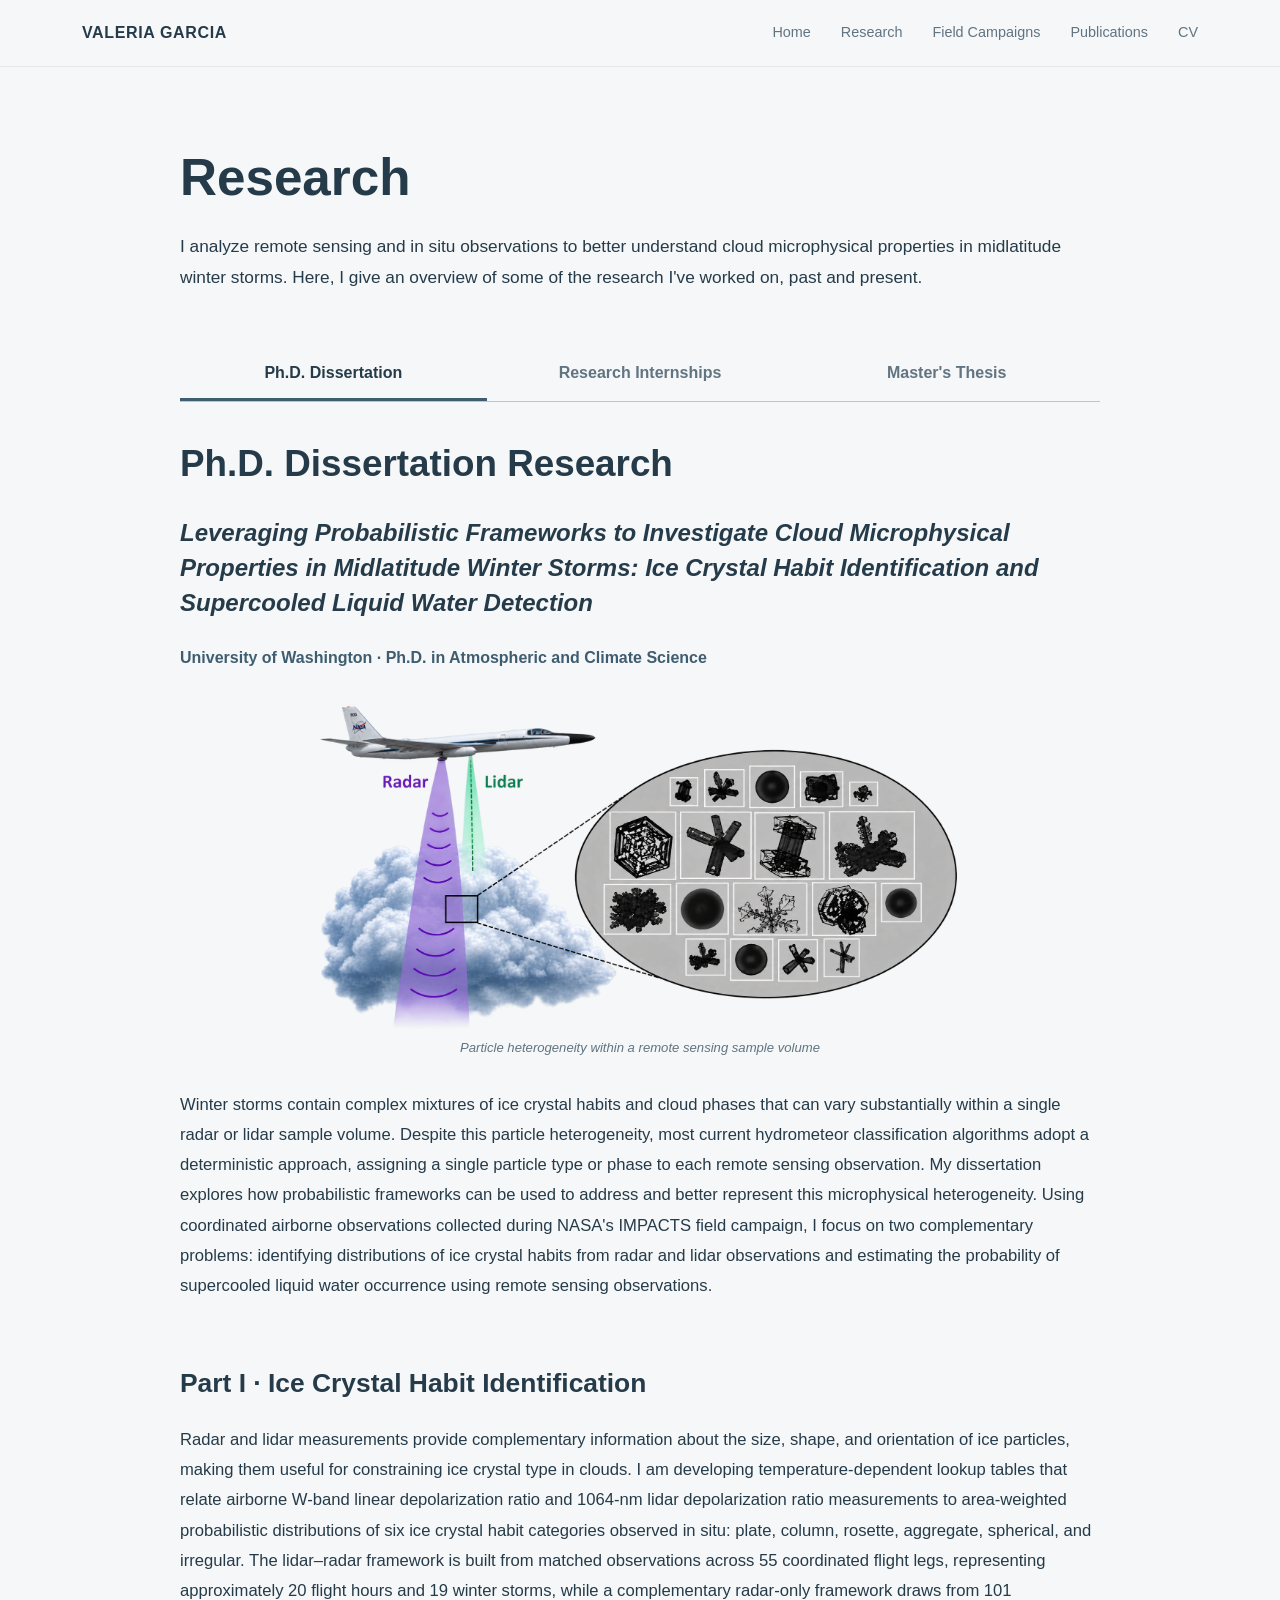
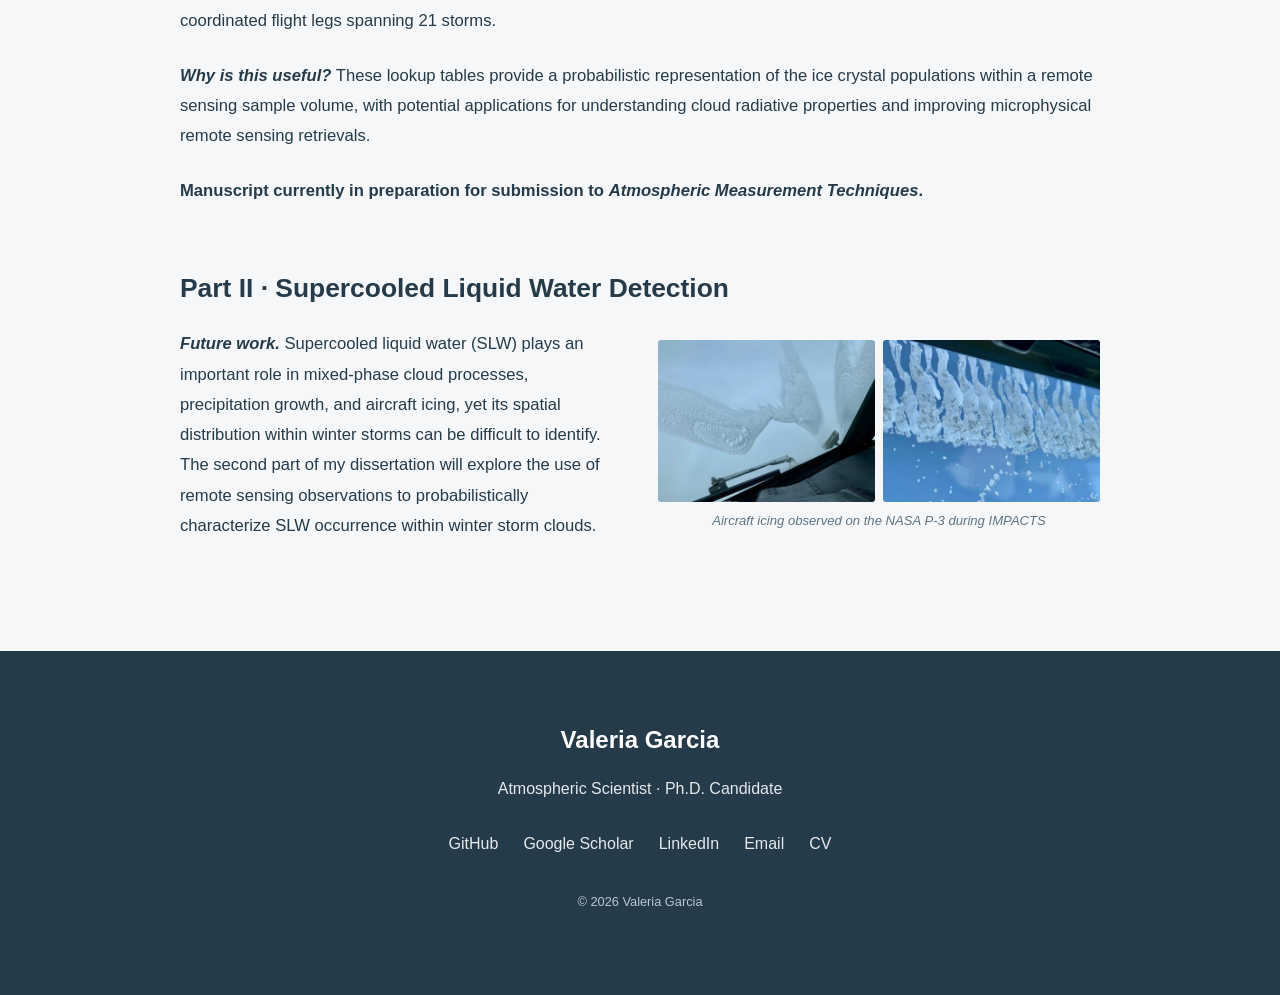
==== commit aa0e29c3: "updating intro" ====
--- a/research.html
+++ b/research.html
@@ -50,7 +50,7 @@
             <h1>Research</h1>
 
             <p>
-                I analyze collocated remote sensing and in situ observations
+                I analyze remote sensing and in situ observations
                 to better understand cloud microphysical properties in
                 midlatitude winter storms. Here, I give an overview of some
                 of the research I've worked on, past and present.
--- a/style.css
+++ b/style.css
@@ -491,8 +491,13 @@
 
 .research-page {
     max-width: 1080px;
+
     margin: 0 auto;
-    padding: 85px 32px 110px;
+
+    padding:
+        85px
+        32px
+        110px;
 }
 
 
@@ -502,13 +507,19 @@
 
 .research-intro {
     max-width: 920px;
+
     margin: 0 auto;
 }
 
 .research-intro h1 {
-    margin: 0 0 28px;
-
-    font-size: clamp(2.7rem, 4vw, 4rem);
+    margin:
+        0
+        0
+        28px;
+
+    font-size:
+        clamp(2.7rem, 4vw, 4rem);
+
     line-height: 1;
 
     color: var(--deep-storm);
@@ -525,20 +536,98 @@
 
 
 /* ---------------------------------------------------------
-   Dissertation section
+   Research tabs
+--------------------------------------------------------- */
+
+.research-tabs {
+    max-width: 920px;
+
+    margin:
+        55px
+        auto
+        0;
+
+    display: flex;
+
+    border-bottom: 1px solid var(--cloud);
+}
+
+.research-tab {
+    flex: 1;
+
+    padding:
+        16px
+        18px;
+
+    border: none;
+    border-bottom: 3px solid transparent;
+
+    background: transparent;
+
+    font-family: inherit;
+    font-size: 1rem;
+    font-weight: 600;
+
+    color: var(--text-light);
+
+    cursor: pointer;
+
+    transition:
+        color 0.2s ease,
+        border-color 0.2s ease,
+        background 0.2s ease;
+}
+
+.research-tab:hover {
+    color: var(--deep-storm);
+
+    background:
+        rgba(184, 199, 209, 0.12);
+}
+
+.research-tab:focus-visible {
+    outline: 2px solid var(--steel-blue);
+    outline-offset: 3px;
+}
+
+.research-tab.active {
+    color: var(--deep-storm);
+
+    border-bottom-color: var(--storm-blue);
+}
+
+
+/* ---------------------------------------------------------
+   Research tab panels
+--------------------------------------------------------- */
+
+.research-tab-panel {
+    display: none;
+}
+
+.research-tab-panel.active {
+    display: block;
+}
+
+
+/* ---------------------------------------------------------
+   Research sections
 --------------------------------------------------------- */
 
 .research-section {
     max-width: 920px;
 
-    margin: 65px auto 0;
-    padding-top: 30px;
-
-    border-top: 1px solid var(--cloud);
+    margin:
+        40px
+        auto
+        0;
 }
 
 .research-section h2 {
-    margin: 0 0 30px;
+    margin:
+        0
+        0
+        30px;
 
     font-size: 2.3rem;
     line-height: 1.2;
@@ -547,7 +636,10 @@
 }
 
 .research-title {
-    margin: 0 0 24px;
+    margin:
+        0
+        0
+        24px;
 
     font-size: 1.5rem;
     line-height: 1.45;
@@ -559,12 +651,24 @@
 }
 
 .research-affiliation {
-    margin: 0 0 28px;
+    margin:
+        0
+        0
+        28px;
 
     font-size: 1rem;
     font-weight: 600;
 
     color: var(--storm-blue);
+}
+
+.tab-placeholder {
+    margin: 0;
+
+    font-size: 1.04rem;
+    line-height: 1.82;
+
+    color: var(--text-light);
 }
 
 
@@ -577,7 +681,8 @@
 }
 
 .heterogeneity-figure {
-    width: min(100%, 650px);
+    width:
+        min(100%, 650px);
 
     margin:
         0
@@ -627,7 +732,10 @@
 }
 
 .part-title {
-    margin: 0 0 24px;
+    margin:
+        0
+        0
+        24px;
 
     font-size: 1.65rem;
     line-height: 1.3;
@@ -637,7 +745,10 @@
 }
 
 .dissertation-part > p {
-    margin: 0 0 24px;
+    margin:
+        0
+        0
+        24px;
 
     font-size: 1.04rem;
     line-height: 1.82;
@@ -756,7 +867,8 @@
     }
 
     .portrait-wrapper {
-        width: min(100%, 500px);
+        width:
+            min(100%, 500px);
 
         margin: 0 auto;
     }
@@ -825,7 +937,8 @@
     }
 
     .about-photo-wrapper {
-        width: min(100%, 380px);
+        width:
+            min(100%, 380px);
 
         margin: 0 auto;
     }
@@ -854,6 +967,7 @@
     }
 
     .research-intro,
+    .research-tabs,
     .research-section {
         max-width: 100%;
     }
@@ -862,9 +976,53 @@
         font-size: 2.6rem;
     }
 
+
+    /* Research tabs */
+
+    .research-tabs {
+        margin-top: 45px;
+
+        flex-direction: column;
+
+        border-bottom: none;
+    }
+
+    .research-tab {
+        width: 100%;
+
+        flex: none;
+
+        padding:
+            14px
+            16px;
+
+        text-align: left;
+
+        border-bottom:
+            1px solid
+            var(--cloud-light);
+
+        border-left:
+            3px solid
+            transparent;
+    }
+
+    .research-tab.active {
+        border-bottom-color:
+            var(--cloud-light);
+
+        border-left-color:
+            var(--storm-blue);
+
+        background:
+            rgba(184, 199, 209, 0.12);
+    }
+
+
+    /* Research sections */
+
     .research-section {
-        margin-top: 50px;
-        padding-top: 40px;
+        margin-top: 35px;
     }
 
     .research-section h2 {
@@ -883,7 +1041,8 @@
     }
 
     .heterogeneity-figure {
-        width: min(100%, 500px);
+        width:
+            min(100%, 500px);
 
         margin:
             0
@@ -912,7 +1071,8 @@
     }
 
     .slw-figure {
-        width: min(100%, 550px);
+        width:
+            min(100%, 550px);
 
         margin: 0 auto;
     }
